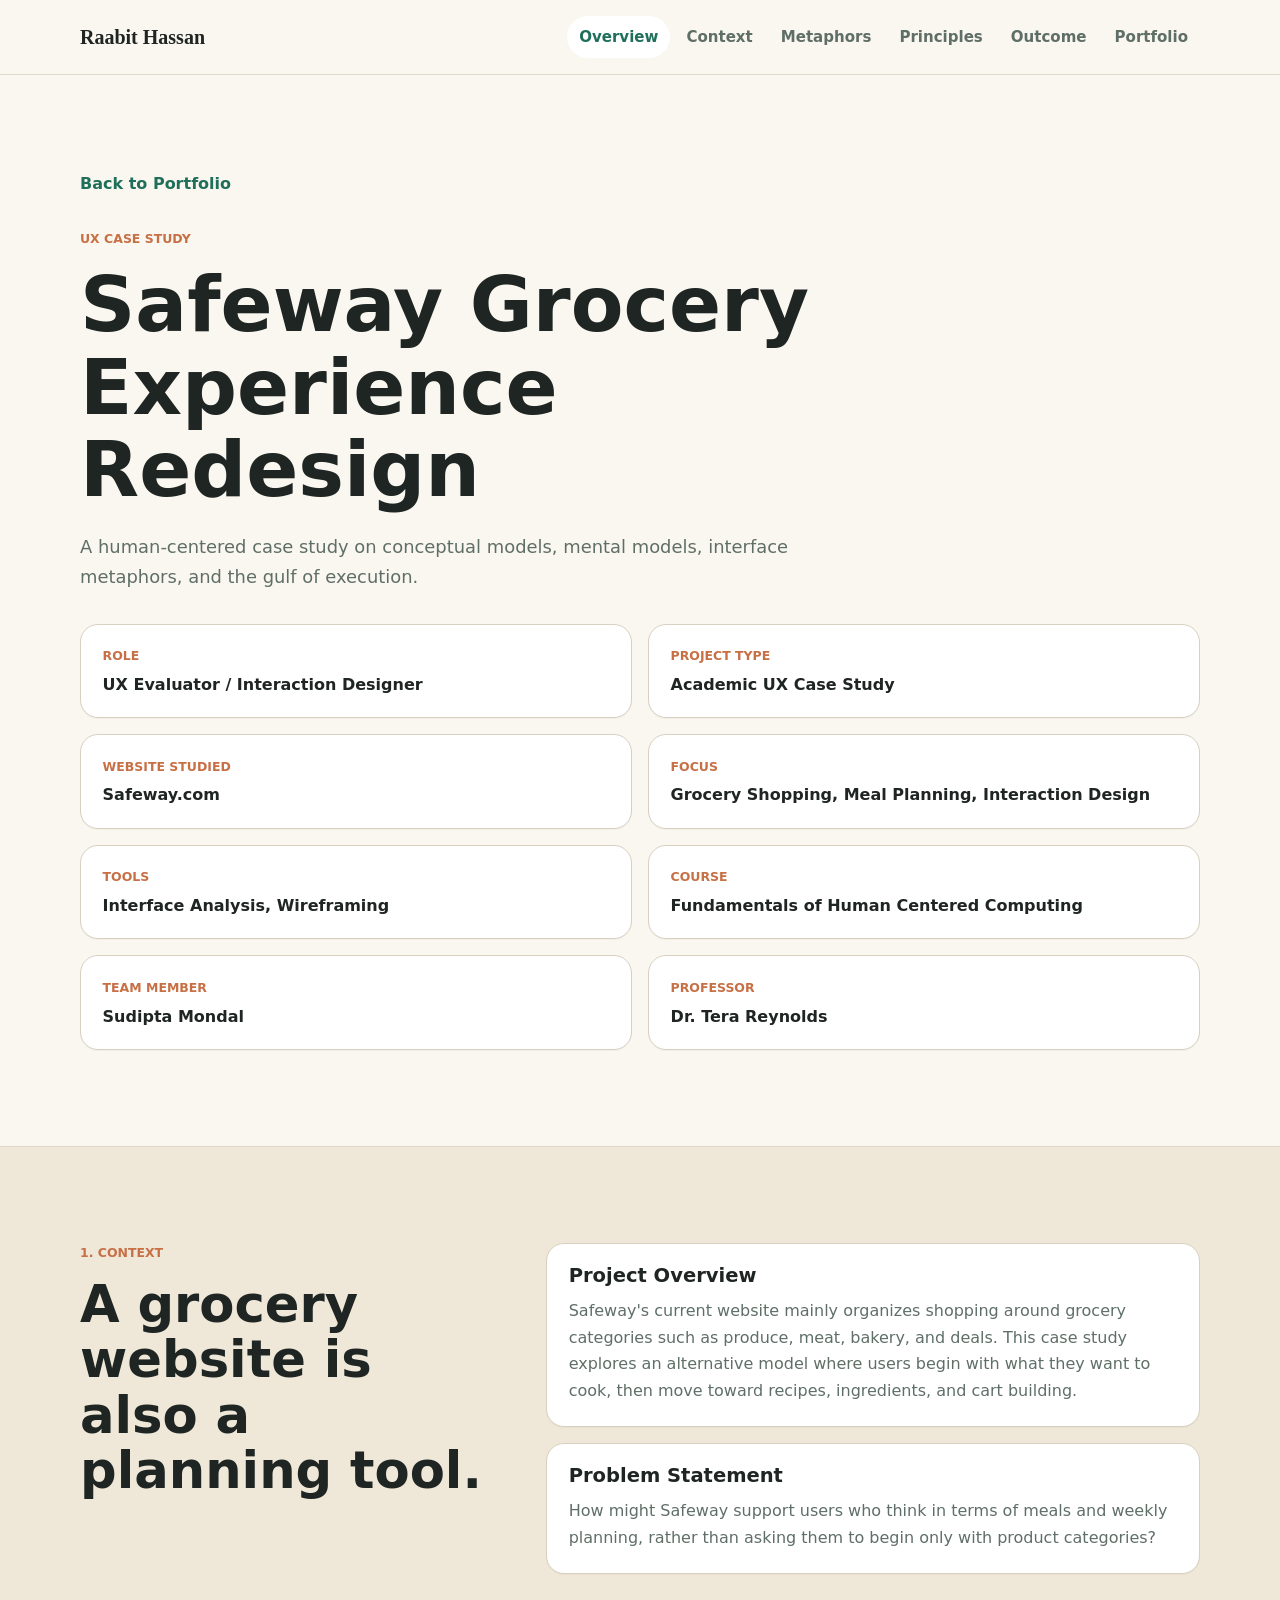
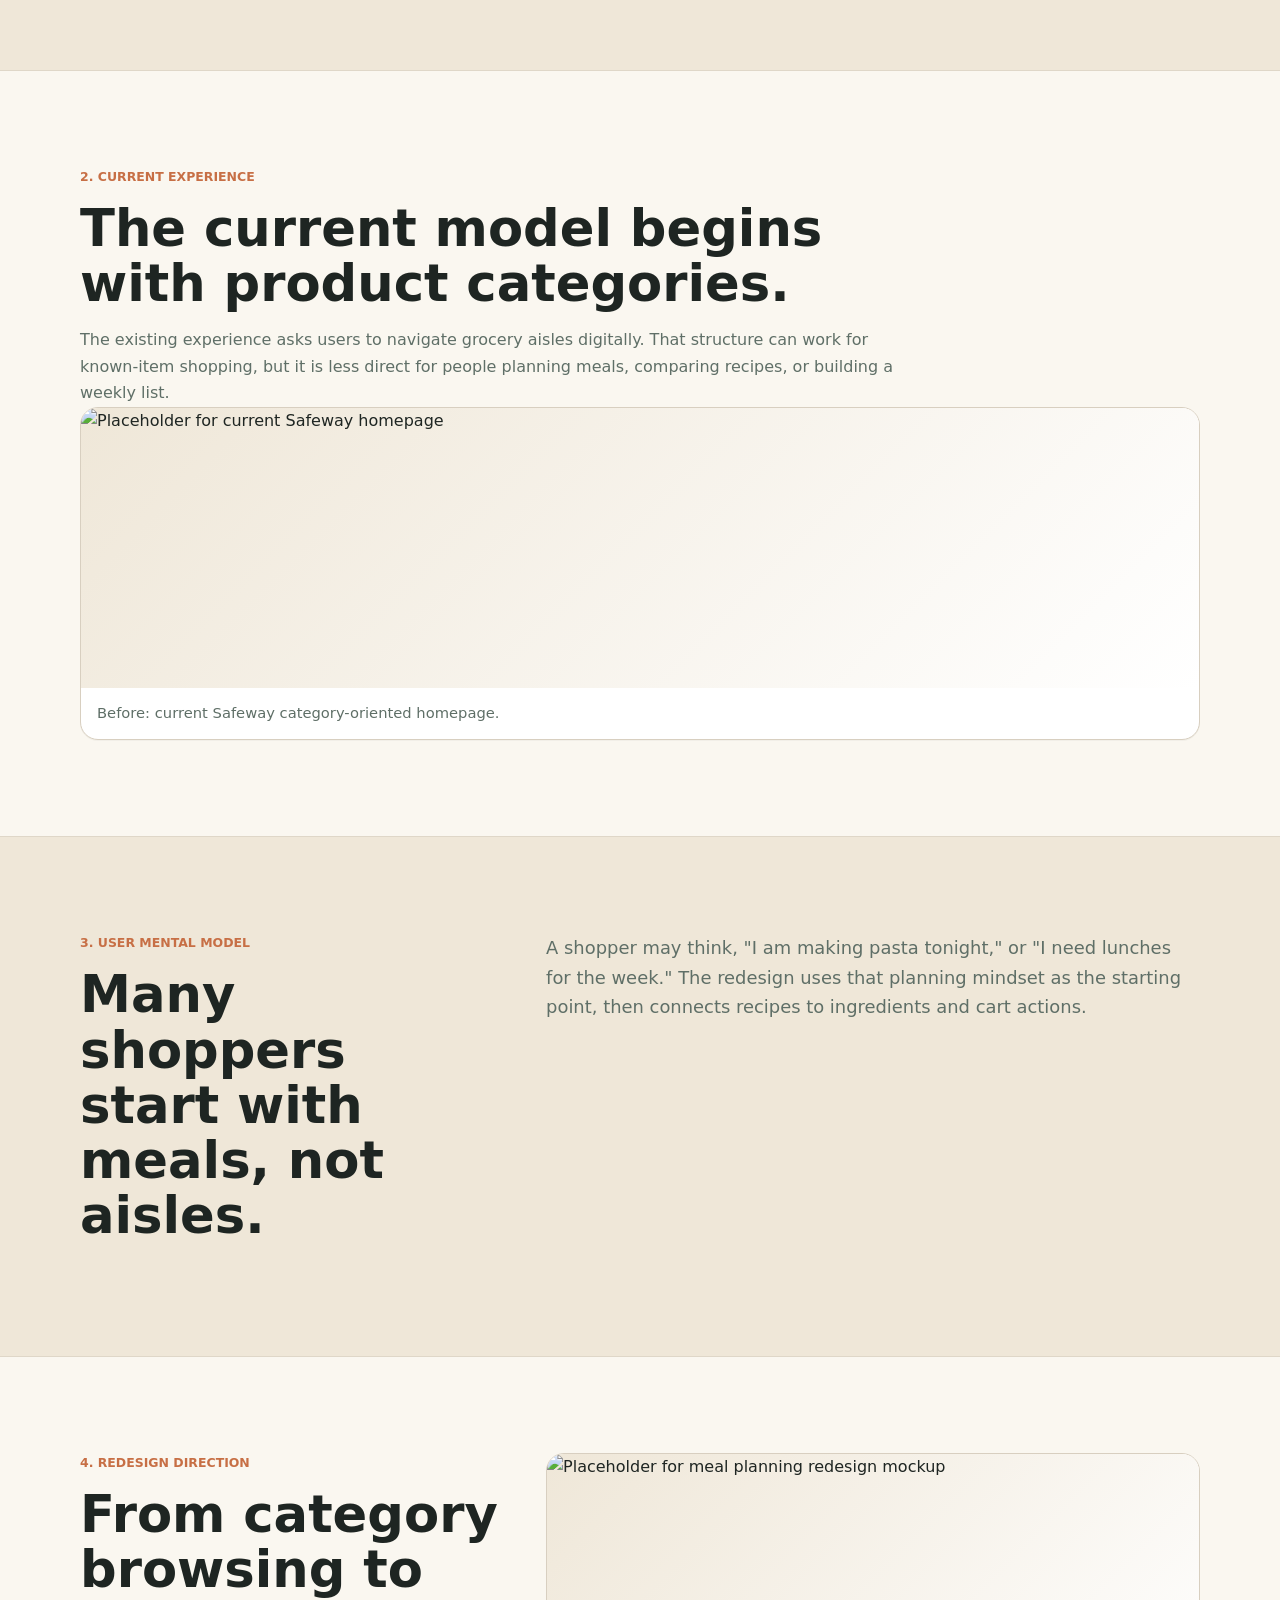
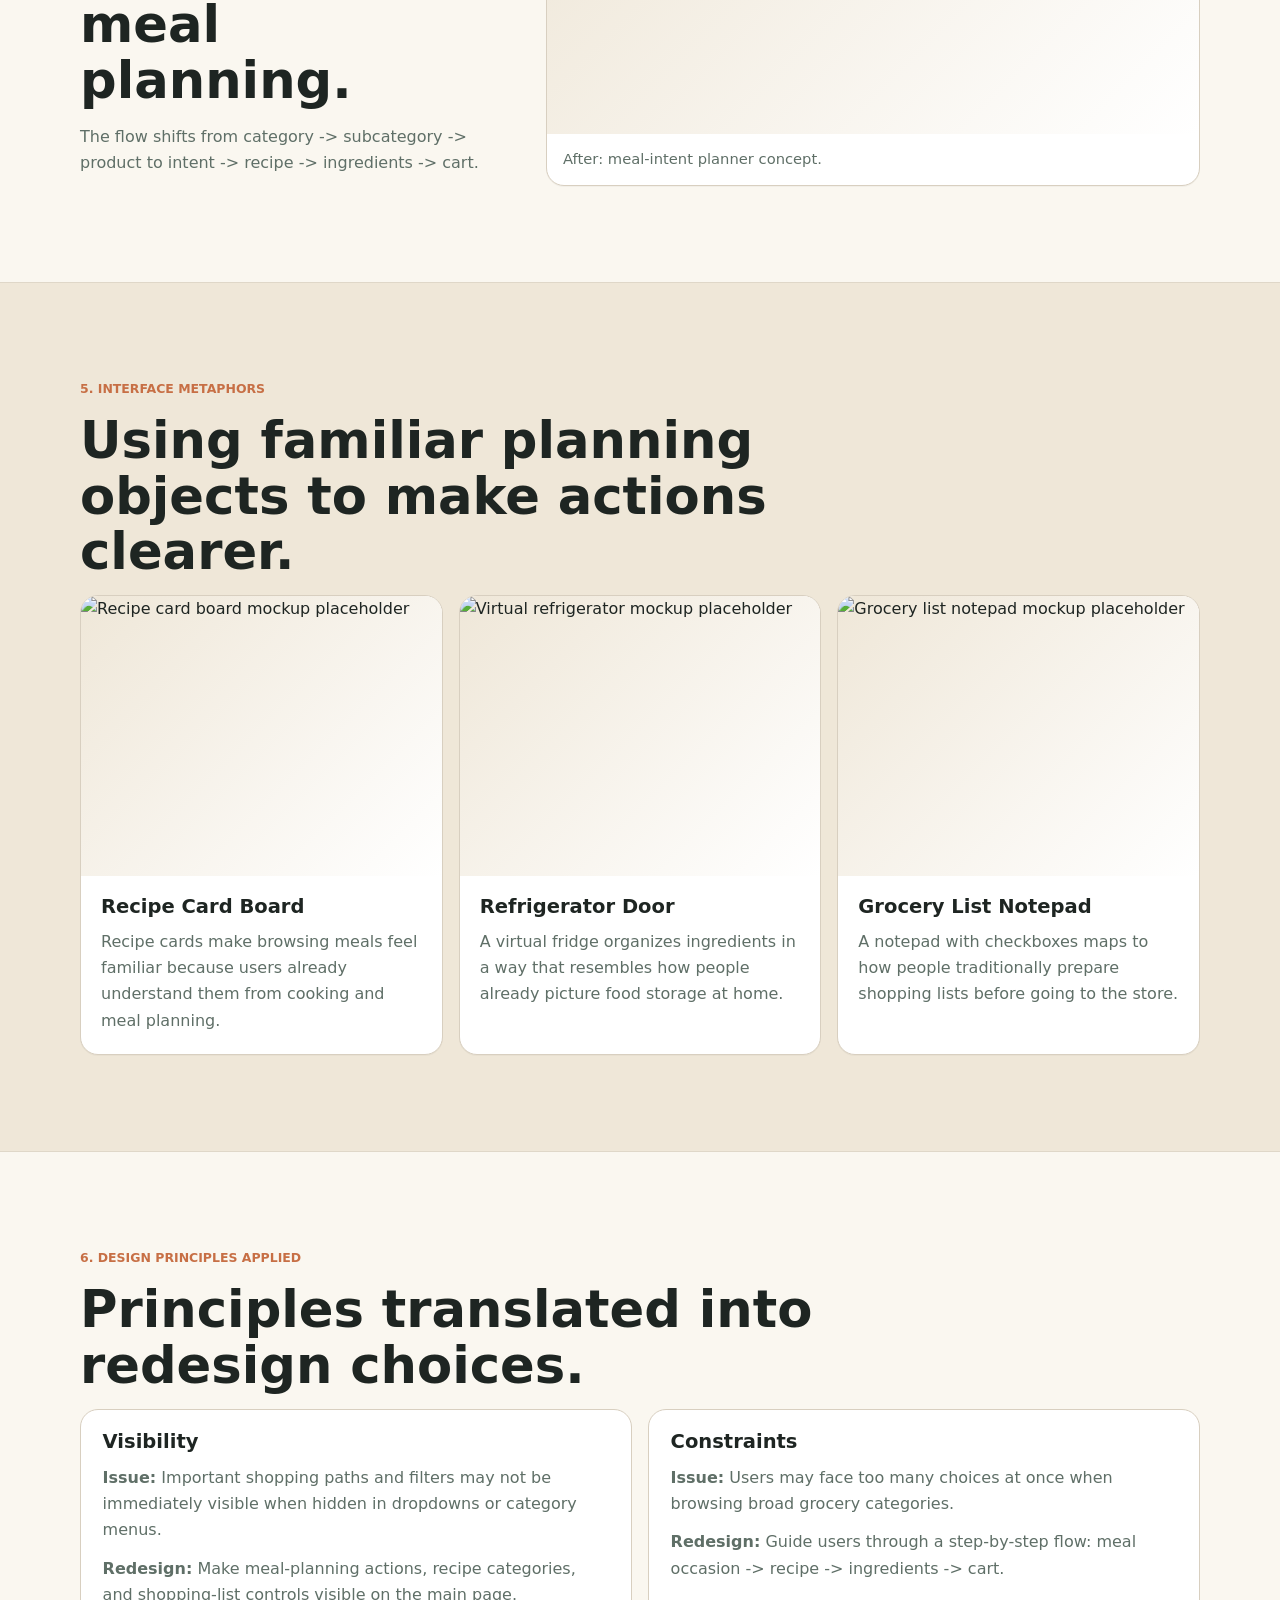
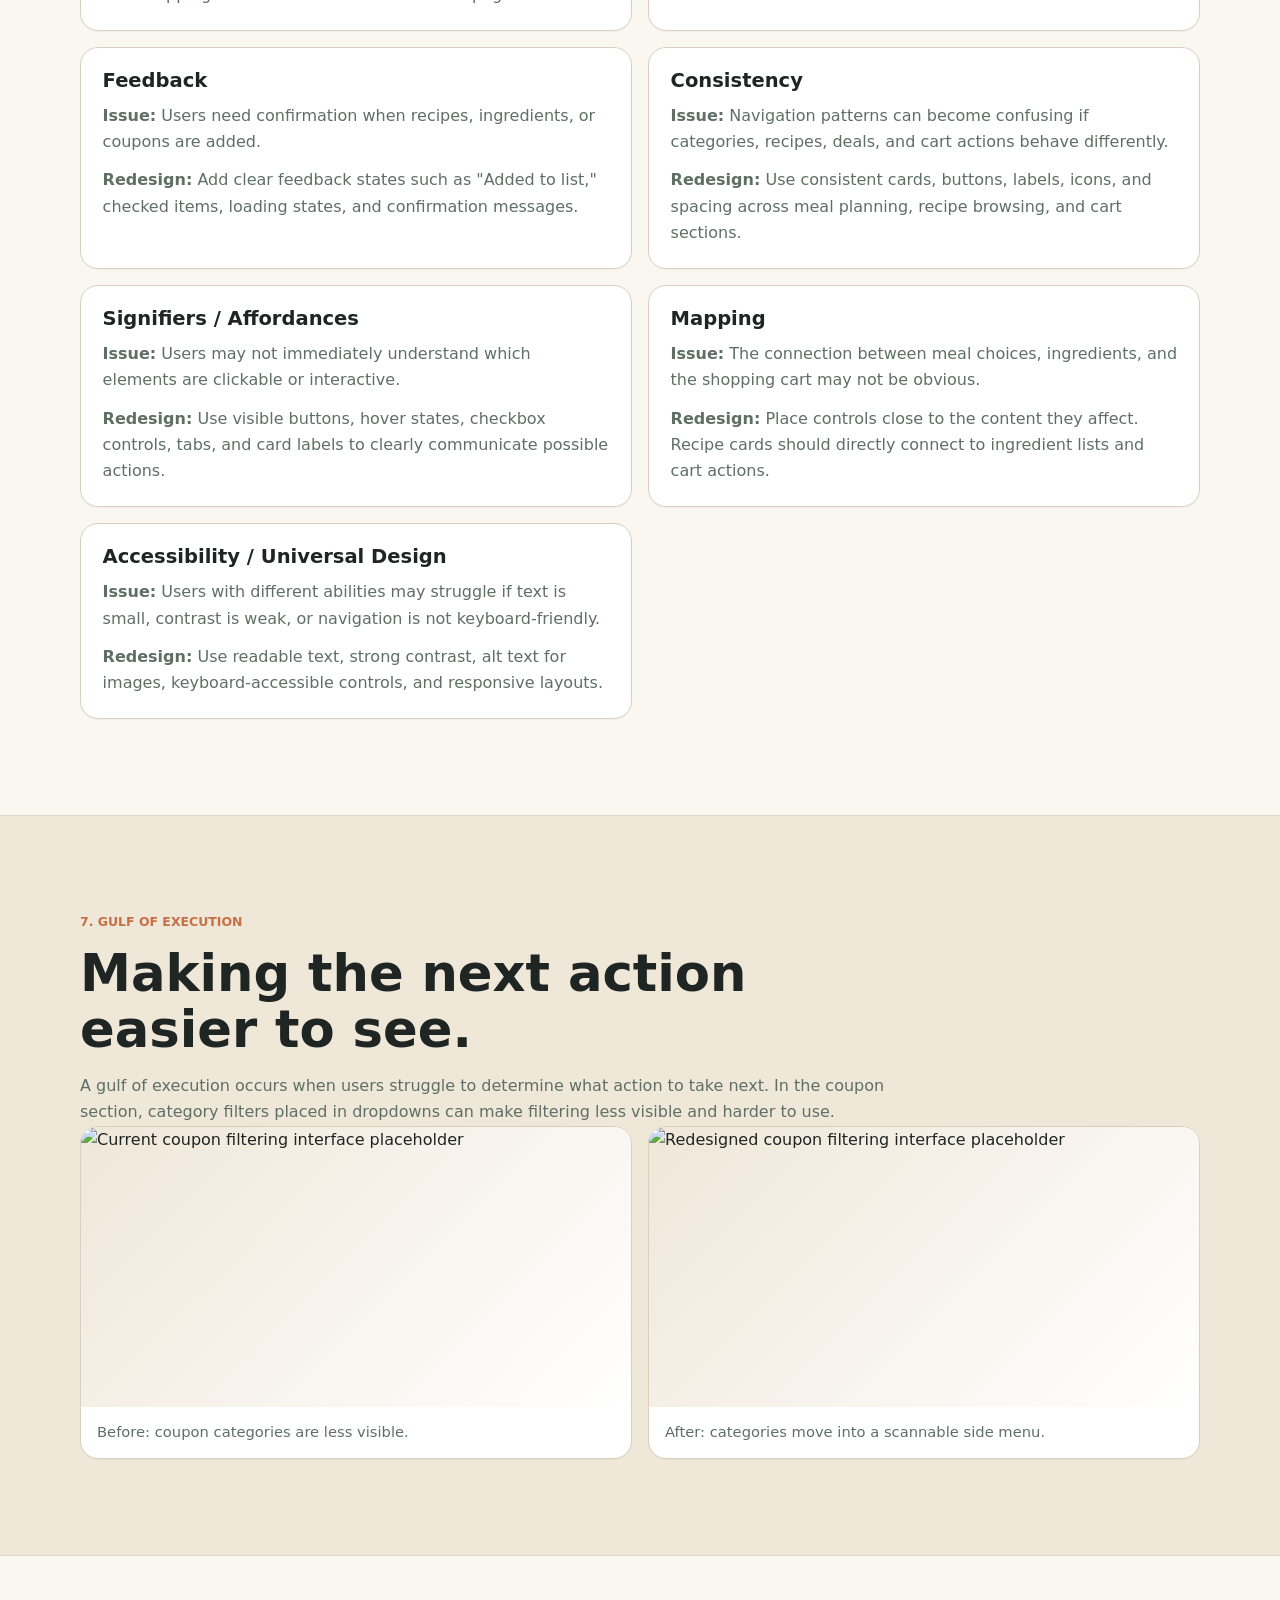
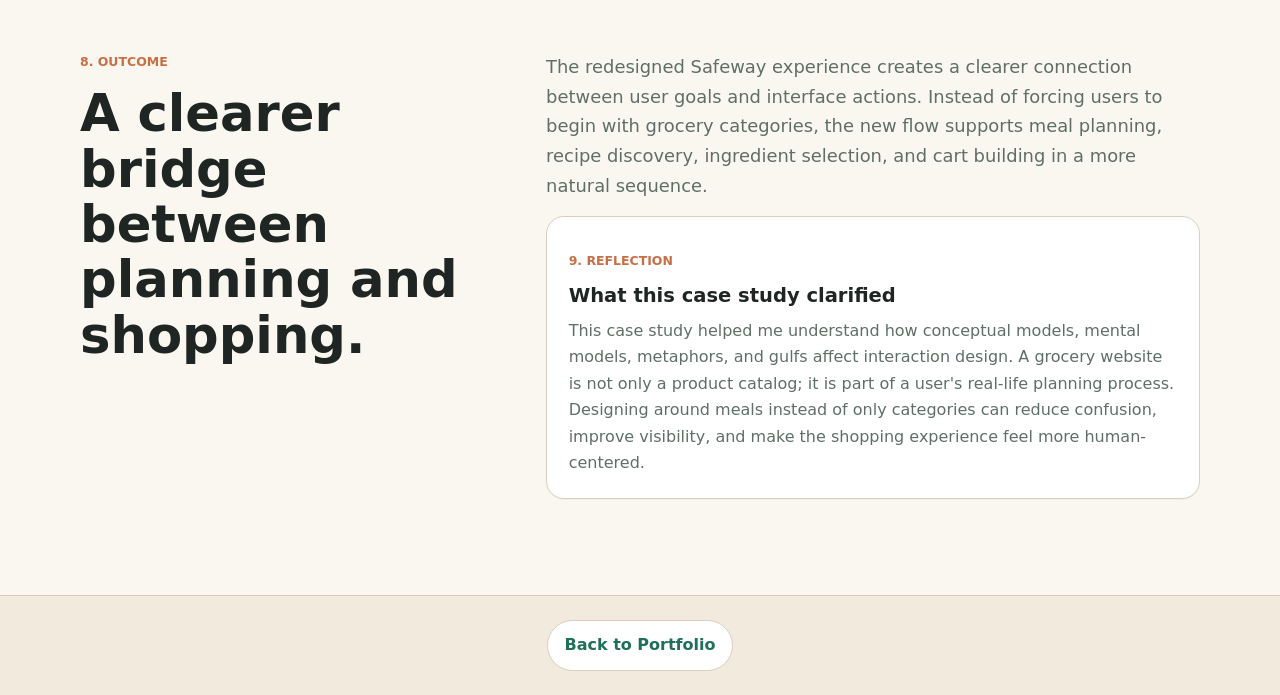
==== case-study-safeway.html @ e4620027 "Initial portfolio website" ====
<!DOCTYPE html>
<html lang="en">
<head>
  <meta charset="UTF-8">
  <meta name="viewport" content="width=device-width, initial-scale=1.0">
  <title>Safeway Grocery Experience Redesign | UX Case Study</title>
  <link rel="stylesheet" href="css/style.css">
</head>
<body>
  <a class="skip-link" href="#main">Skip to main content</a>

  <header class="site-header">
    <nav class="nav container" aria-label="Case study navigation">
      <a class="brand" href="index.html">Raabit Hassan</a>
      <button class="nav-toggle" type="button" aria-expanded="false" aria-controls="nav-links">
        <span class="nav-toggle-line"></span>
        <span class="nav-toggle-line"></span>
        <span class="nav-toggle-line"></span>
        <span class="visually-hidden">Open navigation</span>
      </button>
      <ul class="nav-links" id="nav-links">
        <li><a class="nav-link active" href="#overview">Overview</a></li>
        <li><a class="nav-link" href="#context">Context</a></li>
        <li><a class="nav-link" href="#metaphors">Metaphors</a></li>
        <li><a class="nav-link" href="#principles">Principles</a></li>
        <li><a class="nav-link" href="#outcome">Outcome</a></li>
        <li><a class="nav-link" href="index.html">Portfolio</a></li>
      </ul>
    </nav>
  </header>

  <main id="main">
    <section class="case-hero section" id="overview" aria-labelledby="case-title">
      <div class="container">
        <a class="back-link reveal" href="index.html">Back to Portfolio</a>
        <div class="case-intro reveal">
          <p class="section-label">UX Case Study</p>
          <h1 id="case-title">Safeway Grocery Experience Redesign</h1>
          <p class="hero-text">
            A human-centered case study on conceptual models, mental models, interface metaphors, and the gulf of execution.
          </p>
        </div>
        <div class="metadata-grid">
          <article class="mini-card reveal"><span>Role</span><strong>UX Evaluator / Interaction Designer</strong></article>
          <article class="mini-card reveal"><span>Project Type</span><strong>Academic UX Case Study</strong></article>
          <article class="mini-card reveal"><span>Website Studied</span><strong>Safeway.com</strong></article>
          <article class="mini-card reveal"><span>Focus</span><strong>Grocery Shopping, Meal Planning, Interaction Design</strong></article>
          <article class="mini-card reveal"><span>Tools</span><strong>Interface Analysis, Wireframing</strong></article>
          <article class="mini-card reveal"><span>Course</span><strong>Fundamentals of Human Centered Computing</strong></article>
          <article class="mini-card reveal"><span>Team Member</span><strong>Sudipta Mondal</strong></article>
          <article class="mini-card reveal"><span>Professor</span><strong>Dr. Tera Reynolds</strong></article>
        </div>
      </div>
    </section>

    <section class="section soft-section" id="context" aria-labelledby="context-title">
      <div class="container two-column">
        <div class="section-heading reveal">
          <p class="section-label">1. Context</p>
          <h2 id="context-title">A grocery website is also a planning tool.</h2>
        </div>
        <div class="stack reveal">
          <article class="card">
            <h3>Project Overview</h3>
            <p>Safeway's current website mainly organizes shopping around grocery categories such as produce, meat, bakery, and deals. This case study explores an alternative model where users begin with what they want to cook, then move toward recipes, ingredients, and cart building.</p>
          </article>
          <article class="card">
            <h3>Problem Statement</h3>
            <p>How might Safeway support users who think in terms of meals and weekly planning, rather than asking them to begin only with product categories?</p>
          </article>
        </div>
      </div>
    </section>

    <section class="section" aria-labelledby="current-title">
      <div class="container">
        <div class="section-heading reveal">
          <p class="section-label">2. Current Experience</p>
          <h2 id="current-title">The current model begins with product categories.</h2>
          <p>The existing experience asks users to navigate grocery aisles digitally. That structure can work for known-item shopping, but it is less direct for people planning meals, comparing recipes, or building a weekly list.</p>
        </div>
        <figure class="image-card reveal">
          <!-- Replace assets/safeway-current-homepage.png with the original Safeway homepage screenshot. -->
          <img src="assets/safeway-current-homepage.png" alt="Placeholder for current Safeway homepage" class="lightbox-image">
          <figcaption>Before: current Safeway category-oriented homepage.</figcaption>
        </figure>
      </div>
    </section>

    <section class="section soft-section" aria-labelledby="mental-title">
      <div class="container two-column">
        <div class="section-heading reveal">
          <p class="section-label">3. User Mental Model</p>
          <h2 id="mental-title">Many shoppers start with meals, not aisles.</h2>
        </div>
        <div class="reveal">
          <p class="lead">A shopper may think, "I am making pasta tonight," or "I need lunches for the week." The redesign uses that planning mindset as the starting point, then connects recipes to ingredients and cart actions.</p>
        </div>
      </div>
    </section>

    <section class="section" aria-labelledby="direction-title">
      <div class="container two-column">
        <div class="section-heading reveal">
          <p class="section-label">4. Redesign Direction</p>
          <h2 id="direction-title">From category browsing to meal planning.</h2>
          <p>The flow shifts from category -> subcategory -> product to intent -> recipe -> ingredients -> cart.</p>
        </div>
        <figure class="image-card reveal">
          <!-- Replace assets/safeway-meal-planner.png with the meal planner redesign mockup. -->
          <img src="assets/safeway-meal-planner.png" alt="Placeholder for meal planning redesign mockup" class="lightbox-image">
          <figcaption>After: meal-intent planner concept.</figcaption>
        </figure>
      </div>
    </section>

    <section class="section soft-section" id="metaphors" aria-labelledby="metaphors-title">
      <div class="container">
        <div class="section-heading reveal">
          <p class="section-label">5. Interface Metaphors</p>
          <h2 id="metaphors-title">Using familiar planning objects to make actions clearer.</h2>
        </div>
        <div class="card-grid three-col">
          <article class="media-card reveal">
            <!-- Replace assets/recipe-card-board.png with your recipe card board image. -->
            <img src="assets/recipe-card-board.png" alt="Recipe card board mockup placeholder" class="lightbox-image">
            <div><h3>Recipe Card Board</h3><p>Recipe cards make browsing meals feel familiar because users already understand them from cooking and meal planning.</p></div>
          </article>
          <article class="media-card reveal">
            <!-- Replace assets/virtual-fridge.png with your virtual refrigerator image. -->
            <img src="assets/virtual-fridge.png" alt="Virtual refrigerator mockup placeholder" class="lightbox-image">
            <div><h3>Refrigerator Door</h3><p>A virtual fridge organizes ingredients in a way that resembles how people already picture food storage at home.</p></div>
          </article>
          <article class="media-card reveal">
            <!-- Replace assets/grocery-list-notepad.png with your grocery list image. -->
            <img src="assets/grocery-list-notepad.png" alt="Grocery list notepad mockup placeholder" class="lightbox-image">
            <div><h3>Grocery List Notepad</h3><p>A notepad with checkboxes maps to how people traditionally prepare shopping lists before going to the store.</p></div>
          </article>
        </div>
      </div>
    </section>

    <section class="section" id="principles" aria-labelledby="principles-title">
      <div class="container">
        <div class="section-heading reveal">
          <p class="section-label">6. Design Principles Applied</p>
          <h2 id="principles-title">Principles translated into redesign choices.</h2>
        </div>
        <div class="card-grid principles-grid">
          <article class="principle-card reveal"><h3>Visibility</h3><p><strong>Issue:</strong> Important shopping paths and filters may not be immediately visible when hidden in dropdowns or category menus.</p><p><strong>Redesign:</strong> Make meal-planning actions, recipe categories, and shopping-list controls visible on the main page.</p></article>
          <article class="principle-card reveal"><h3>Constraints</h3><p><strong>Issue:</strong> Users may face too many choices at once when browsing broad grocery categories.</p><p><strong>Redesign:</strong> Guide users through a step-by-step flow: meal occasion -> recipe -> ingredients -> cart.</p></article>
          <article class="principle-card reveal"><h3>Feedback</h3><p><strong>Issue:</strong> Users need confirmation when recipes, ingredients, or coupons are added.</p><p><strong>Redesign:</strong> Add clear feedback states such as "Added to list," checked items, loading states, and confirmation messages.</p></article>
          <article class="principle-card reveal"><h3>Consistency</h3><p><strong>Issue:</strong> Navigation patterns can become confusing if categories, recipes, deals, and cart actions behave differently.</p><p><strong>Redesign:</strong> Use consistent cards, buttons, labels, icons, and spacing across meal planning, recipe browsing, and cart sections.</p></article>
          <article class="principle-card reveal"><h3>Signifiers / Affordances</h3><p><strong>Issue:</strong> Users may not immediately understand which elements are clickable or interactive.</p><p><strong>Redesign:</strong> Use visible buttons, hover states, checkbox controls, tabs, and card labels to clearly communicate possible actions.</p></article>
          <article class="principle-card reveal"><h3>Mapping</h3><p><strong>Issue:</strong> The connection between meal choices, ingredients, and the shopping cart may not be obvious.</p><p><strong>Redesign:</strong> Place controls close to the content they affect. Recipe cards should directly connect to ingredient lists and cart actions.</p></article>
          <article class="principle-card reveal"><h3>Accessibility / Universal Design</h3><p><strong>Issue:</strong> Users with different abilities may struggle if text is small, contrast is weak, or navigation is not keyboard-friendly.</p><p><strong>Redesign:</strong> Use readable text, strong contrast, alt text for images, keyboard-accessible controls, and responsive layouts.</p></article>
        </div>
      </div>
    </section>

    <section class="section soft-section" aria-labelledby="gulf-title">
      <div class="container">
        <div class="section-heading reveal">
          <p class="section-label">7. Gulf of Execution</p>
          <h2 id="gulf-title">Making the next action easier to see.</h2>
          <p>A gulf of execution occurs when users struggle to determine what action to take next. In the coupon section, category filters placed in dropdowns can make filtering less visible and harder to use.</p>
        </div>
        <div class="card-grid two-col">
          <figure class="image-card reveal">
            <!-- Replace assets/coupon-current.png with the current coupon flow screenshot. -->
            <img src="assets/coupon-current.png" alt="Current coupon filtering interface placeholder" class="lightbox-image">
            <figcaption>Before: coupon categories are less visible.</figcaption>
          </figure>
          <figure class="image-card reveal">
            <!-- Replace assets/coupon-redesign.png with the redesigned coupon flow mockup. -->
            <img src="assets/coupon-redesign.png" alt="Redesigned coupon filtering interface placeholder" class="lightbox-image">
            <figcaption>After: categories move into a scannable side menu.</figcaption>
          </figure>
        </div>
      </div>
    </section>

    <section class="section" id="outcome" aria-labelledby="outcome-title">
      <div class="container two-column">
        <div class="section-heading reveal">
          <p class="section-label">8. Outcome</p>
          <h2 id="outcome-title">A clearer bridge between planning and shopping.</h2>
        </div>
        <div class="stack reveal">
          <p class="lead">The redesigned Safeway experience creates a clearer connection between user goals and interface actions. Instead of forcing users to begin with grocery categories, the new flow supports meal planning, recipe discovery, ingredient selection, and cart building in a more natural sequence.</p>
          <article class="card">
            <p class="section-label">9. Reflection</p>
            <h3>What this case study clarified</h3>
            <p>This case study helped me understand how conceptual models, mental models, metaphors, and gulfs affect interaction design. A grocery website is not only a product catalog; it is part of a user's real-life planning process. Designing around meals instead of only categories can reduce confusion, improve visibility, and make the shopping experience feel more human-centered.</p>
          </article>
        </div>
      </div>
    </section>
  </main>

  <footer class="site-footer">
    <div class="container footer-actions">
      <a class="button secondary-button" href="index.html">Back to Portfolio</a>
    </div>
  </footer>

  <div class="lightbox" id="lightbox" aria-hidden="true">
    <button class="lightbox-close" type="button" aria-label="Close image preview">Close</button>
    <img src="" alt="">
  </div>

  <script src="js/script.js"></script>
</body>
</html>
---- css/style.css ----
:root {
  --background: #faf7f0;
  --background-alt: #efe7d8;
  --text: #1e2522;
  --muted: #5f6f67;
  --accent: #1f6f5b;
  --accent-dark: #174f42;
  --accent-warm: #c76f45;
  --card: #ffffff;
  --border: #d8cfc0;
  --shadow: 0 18px 45px rgba(63, 49, 30, 0.1);
  --radius: 18px;
  --max-width: 1120px;
}

* {
  box-sizing: border-box;
}

html {
  scroll-behavior: smooth;
}

body {
  margin: 0;
  background: var(--background);
  color: var(--text);
  font-family: Inter, ui-sans-serif, system-ui, -apple-system, BlinkMacSystemFont, "Segoe UI", Arial, sans-serif;
  font-size: 16px;
  line-height: 1.65;
}

body.nav-open {
  overflow: hidden;
}

a {
  color: inherit;
}

img {
  display: block;
  max-width: 100%;
}

h1,
h2,
h3,
p {
  overflow-wrap: anywhere;
}

h1,
h2,
h3 {
  margin: 0;
  line-height: 1.08;
  letter-spacing: 0;
}

h1 {
  max-width: 840px;
  font-size: clamp(2.65rem, 6vw, 5.25rem);
}

h2 {
  font-size: clamp(2rem, 4vw, 3.35rem);
}

h3 {
  font-size: 1.22rem;
}

p {
  margin: 0;
  color: var(--muted);
}

.container {
  width: min(var(--max-width), calc(100% - 2rem));
  margin: 0 auto;
}

.skip-link {
  position: absolute;
  top: -4rem;
  left: 1rem;
  z-index: 200;
  padding: 0.75rem 1rem;
  border-radius: 999px;
  background: var(--accent);
  color: #ffffff;
  font-weight: 800;
  transition: top 0.2s ease;
}

.skip-link:focus {
  top: 1rem;
}

.visually-hidden {
  position: absolute;
  width: 1px;
  height: 1px;
  padding: 0;
  margin: -1px;
  overflow: hidden;
  clip: rect(0, 0, 0, 0);
  white-space: nowrap;
  border: 0;
}

.site-header {
  position: sticky;
  top: 0;
  z-index: 100;
  border-bottom: 1px solid rgba(216, 207, 192, 0.75);
  background: rgba(250, 247, 240, 0.92);
  backdrop-filter: blur(14px);
}

.nav {
  display: flex;
  align-items: center;
  justify-content: space-between;
  min-height: 74px;
  gap: 1rem;
}

.brand {
  color: var(--text);
  font-family: Georgia, "Times New Roman", serif;
  font-size: 1.25rem;
  font-weight: 700;
  text-decoration: none;
}

.nav-links {
  display: flex;
  align-items: center;
  gap: 0.25rem;
  padding: 0;
  margin: 0;
  list-style: none;
}

.nav-link {
  display: inline-flex;
  align-items: center;
  min-height: 42px;
  padding: 0.45rem 0.75rem;
  border-radius: 999px;
  color: var(--muted);
  font-size: 0.94rem;
  font-weight: 750;
  text-decoration: none;
  transition: background 0.2s ease, color 0.2s ease;
}

.nav-link:hover,
.nav-link:focus-visible,
.nav-link.active {
  background: #ffffff;
  color: var(--accent);
}

.nav-toggle {
  display: none;
  width: 44px;
  height: 44px;
  padding: 0;
  border: 1px solid var(--border);
  border-radius: 50%;
  background: var(--card);
  cursor: pointer;
}

.nav-toggle-line {
  display: block;
  width: 19px;
  height: 2px;
  margin: 4px auto;
  background: var(--text);
}

.section {
  scroll-margin-top: 88px;
  padding: 6rem 0;
}

.soft-section {
  background: var(--background-alt);
  border-block: 1px solid rgba(216, 207, 192, 0.65);
}

.hero,
.case-hero {
  min-height: calc(100vh - 74px);
  display: flex;
  align-items: center;
}

.hero-layout {
  display: grid;
  grid-template-columns: minmax(0, 1.25fr) minmax(280px, 0.75fr);
  align-items: center;
  gap: 4rem;
}

.hero-copy {
  max-width: 880px;
}

.section-label {
  margin-bottom: 0.85rem;
  color: var(--accent-warm);
  font-size: 0.78rem;
  font-weight: 850;
  letter-spacing: 0;
  text-transform: uppercase;
}

.hero-subtitle {
  margin-top: 1.25rem;
  color: var(--accent);
  font-size: clamp(1.25rem, 2.5vw, 1.85rem);
  font-weight: 800;
}

.hero-text,
.lead {
  max-width: 760px;
  color: var(--muted);
  font-size: 1.12rem;
}

.hero-text {
  margin-top: 1.25rem;
}

.action-row {
  display: flex;
  flex-wrap: wrap;
  gap: 0.8rem;
  margin-top: 2rem;
}

.button,
.inline-link {
  display: inline-flex;
  align-items: center;
  justify-content: center;
  min-height: 44px;
  font-weight: 800;
  text-decoration: none;
  transition: transform 0.2s ease, box-shadow 0.2s ease, background 0.2s ease, color 0.2s ease, border-color 0.2s ease;
}

.button {
  padding: 0.72rem 1.05rem;
  border-radius: 999px;
}

.primary-button {
  border: 1px solid var(--accent);
  background: var(--accent);
  color: #ffffff;
  box-shadow: 0 12px 25px rgba(31, 111, 91, 0.18);
}

.secondary-button {
  border: 1px solid var(--border);
  background: #ffffff;
  color: var(--accent);
}

.text-button {
  color: var(--accent);
}

.button:hover,
.button:focus-visible,
.inline-link:hover,
.inline-link:focus-visible,
.contact-card:hover,
.project-card:hover,
.card:hover,
.mini-card:hover,
.skill-card:hover,
.principle-card:hover,
.media-card:hover,
.image-card:hover {
  transform: translateY(-3px);
}

.primary-button:hover,
.primary-button:focus-visible {
  background: var(--accent-dark);
  border-color: var(--accent-dark);
}

.secondary-button:hover,
.secondary-button:focus-visible {
  border-color: var(--accent);
}

.profile-card {
  display: grid;
  gap: 1.2rem;
  padding: 1rem;
  border: 1px solid var(--border);
  border-radius: 34px 34px 12px 34px;
  background: var(--card);
  box-shadow: var(--shadow);
}

.profile-image-wrap {
  position: relative;
  overflow: hidden;
  border-radius: 28px 28px 8px 28px;
  background: linear-gradient(135deg, #efe7d8, #ffffff);
  aspect-ratio: 4 / 5;
}

.headshot {
  width: 100%;
  height: 100%;
  object-fit: cover;
}

.portrait-fallback {
  display: none;
  place-items: center;
  width: 100%;
  height: 100%;
  color: var(--accent);
  font-weight: 900;
}

.portrait-fallback.show {
  display: grid;
}

.profile-name {
  color: var(--text);
  font-family: Georgia, "Times New Roman", serif;
  font-size: 1.35rem;
  font-weight: 700;
}

.profile-role {
  margin-top: 0.25rem;
}

.chip-list,
.tag-row {
  display: flex;
  flex-wrap: wrap;
  gap: 0.55rem;
}

.chip-list span,
.tag-row span {
  border: 1px solid var(--border);
  border-radius: 999px;
  background: #fbf8f2;
  color: var(--accent);
  font-size: 0.82rem;
  font-weight: 800;
}

.chip-list span {
  padding: 0.45rem 0.7rem;
}

.tag-row {
  margin-top: 1rem;
}

.tag-row span {
  padding: 0.38rem 0.62rem;
}

.two-column {
  display: grid;
  grid-template-columns: minmax(260px, 0.78fr) minmax(0, 1.22fr);
  gap: 3rem;
}

.section-heading {
  max-width: 820px;
}

.section-heading h2 {
  margin-bottom: 1rem;
}

.card-grid,
.info-grid,
.contact-grid,
.metadata-grid {
  display: grid;
  gap: 1rem;
}

.three-col {
  grid-template-columns: repeat(3, minmax(0, 1fr));
}

.two-col,
.principles-grid {
  grid-template-columns: repeat(2, minmax(0, 1fr));
}

.info-grid,
.metadata-grid {
  grid-template-columns: repeat(2, minmax(0, 1fr));
}

.metadata-grid {
  margin-top: 2rem;
}

.contact-grid {
  grid-template-columns: repeat(3, minmax(0, 1fr));
}

.card,
.project-card,
.mini-card,
.feature-panel,
.skill-card,
.contact-card,
.principle-card,
.media-card,
.image-card {
  border: 1px solid var(--border);
  border-radius: var(--radius);
  background: var(--card);
  box-shadow: 0 1px 0 rgba(63, 49, 30, 0.04);
  transition: transform 0.2s ease, box-shadow 0.2s ease, border-color 0.2s ease;
}

.card,
.project-card,
.mini-card,
.skill-card,
.contact-card,
.principle-card {
  padding: 1.35rem;
}

.card:hover,
.project-card:hover,
.mini-card:hover,
.feature-panel:hover,
.skill-card:hover,
.contact-card:hover,
.principle-card:hover,
.media-card:hover,
.image-card:hover {
  border-color: rgba(31, 111, 91, 0.32);
  box-shadow: var(--shadow);
}

.card p,
.project-card p,
.principle-card p {
  margin-top: 0.75rem;
}

.mini-card {
  display: grid;
  gap: 0.45rem;
}

.mini-card span,
.contact-card span {
  color: var(--accent-warm);
  font-size: 0.78rem;
  font-weight: 850;
  text-transform: uppercase;
}

.mini-card strong {
  color: var(--text);
  line-height: 1.35;
}

.inline-link {
  margin-top: 1rem;
  color: var(--accent);
}

.inline-link::after {
  content: "->";
  margin-left: 0.4rem;
}

.feature-panel {
  display: grid;
  grid-template-columns: minmax(0, 1fr) auto;
  align-items: end;
  gap: 2rem;
  padding: 2rem;
  background: linear-gradient(135deg, #ffffff, #f6efe3);
}

.feature-panel p + p {
  margin-top: 1rem;
}

.skill-card ul {
  padding-left: 1.2rem;
  margin: 1rem 0 0;
  color: var(--muted);
}

.skill-card li + li {
  margin-top: 0.45rem;
}

.contact-card {
  display: grid;
  gap: 0.45rem;
}

.contact-card a {
  color: var(--accent);
  font-weight: 800;
  text-decoration: none;
}

.site-footer {
  padding: 1.5rem 0;
  border-top: 1px solid var(--border);
  background: #f2eadc;
  text-align: center;
}

.footer-actions {
  display: flex;
  justify-content: center;
}

.case-intro {
  max-width: 920px;
}

.back-link {
  display: inline-flex;
  margin-bottom: 2rem;
  color: var(--accent);
  font-weight: 850;
  text-decoration: none;
}

.stack {
  display: grid;
  gap: 1rem;
}

.image-card {
  overflow: hidden;
  margin: 0;
}

.image-card img,
.media-card img {
  width: 100%;
  min-height: 280px;
  object-fit: cover;
  background: linear-gradient(135deg, #efe7d8, #ffffff);
  cursor: zoom-in;
}

.image-card figcaption {
  padding: 0.85rem 1rem;
  color: var(--muted);
  font-size: 0.92rem;
}

.media-card {
  overflow: hidden;
}

.media-card div {
  padding: 1.25rem;
}

.media-card p {
  margin-top: 0.7rem;
}

.reveal {
  opacity: 0;
  transform: translateY(18px);
  transition: opacity 0.55s ease, transform 0.55s ease;
}

.reveal.visible {
  opacity: 1;
  transform: translateY(0);
}

.lightbox {
  position: fixed;
  inset: 0;
  z-index: 300;
  display: none;
  place-items: center;
  padding: 2rem;
  background: rgba(30, 37, 34, 0.88);
}

.lightbox.open {
  display: grid;
}

.lightbox img {
  max-height: 82vh;
  border: 1px solid var(--border);
  border-radius: var(--radius);
  background: var(--card);
}

.lightbox-close {
  position: absolute;
  top: 1rem;
  right: 1rem;
  min-height: 44px;
  padding: 0.65rem 0.9rem;
  border: 1px solid var(--border);
  border-radius: 999px;
  background: var(--card);
  color: var(--text);
  font-weight: 850;
  cursor: pointer;
}

@media (prefers-reduced-motion: reduce) {
  html {
    scroll-behavior: auto;
  }

  *,
  *::before,
  *::after {
    scroll-behavior: auto !important;
    transition-duration: 0.01ms !important;
    animation-duration: 0.01ms !important;
    animation-iteration-count: 1 !important;
  }
}

@media (max-width: 900px) {
  .nav-toggle {
    display: inline-block;
  }

  .nav-links {
    position: fixed;
    inset: 74px 0 auto 0;
    display: none;
    flex-direction: column;
    align-items: stretch;
    padding: 1rem;
    border-bottom: 1px solid var(--border);
    background: rgba(250, 247, 240, 0.98);
    box-shadow: var(--shadow);
  }

  .nav-links.open {
    display: flex;
  }

  .nav-link {
    width: 100%;
  }

  .hero-layout,
  .two-column,
  .feature-panel {
    grid-template-columns: 1fr;
  }

  .three-col,
  .contact-grid {
    grid-template-columns: repeat(2, minmax(0, 1fr));
  }
}

@media (max-width: 640px) {
  .container {
    width: min(var(--max-width), calc(100% - 1rem));
  }

  .section,
  .hero,
  .case-hero {
    min-height: auto;
    padding: 4rem 0;
  }

  .three-col,
  .two-col,
  .principles-grid,
  .info-grid,
  .metadata-grid,
  .contact-grid {
    grid-template-columns: 1fr;
  }

  .button,
  .action-row {
    width: 100%;
  }
}
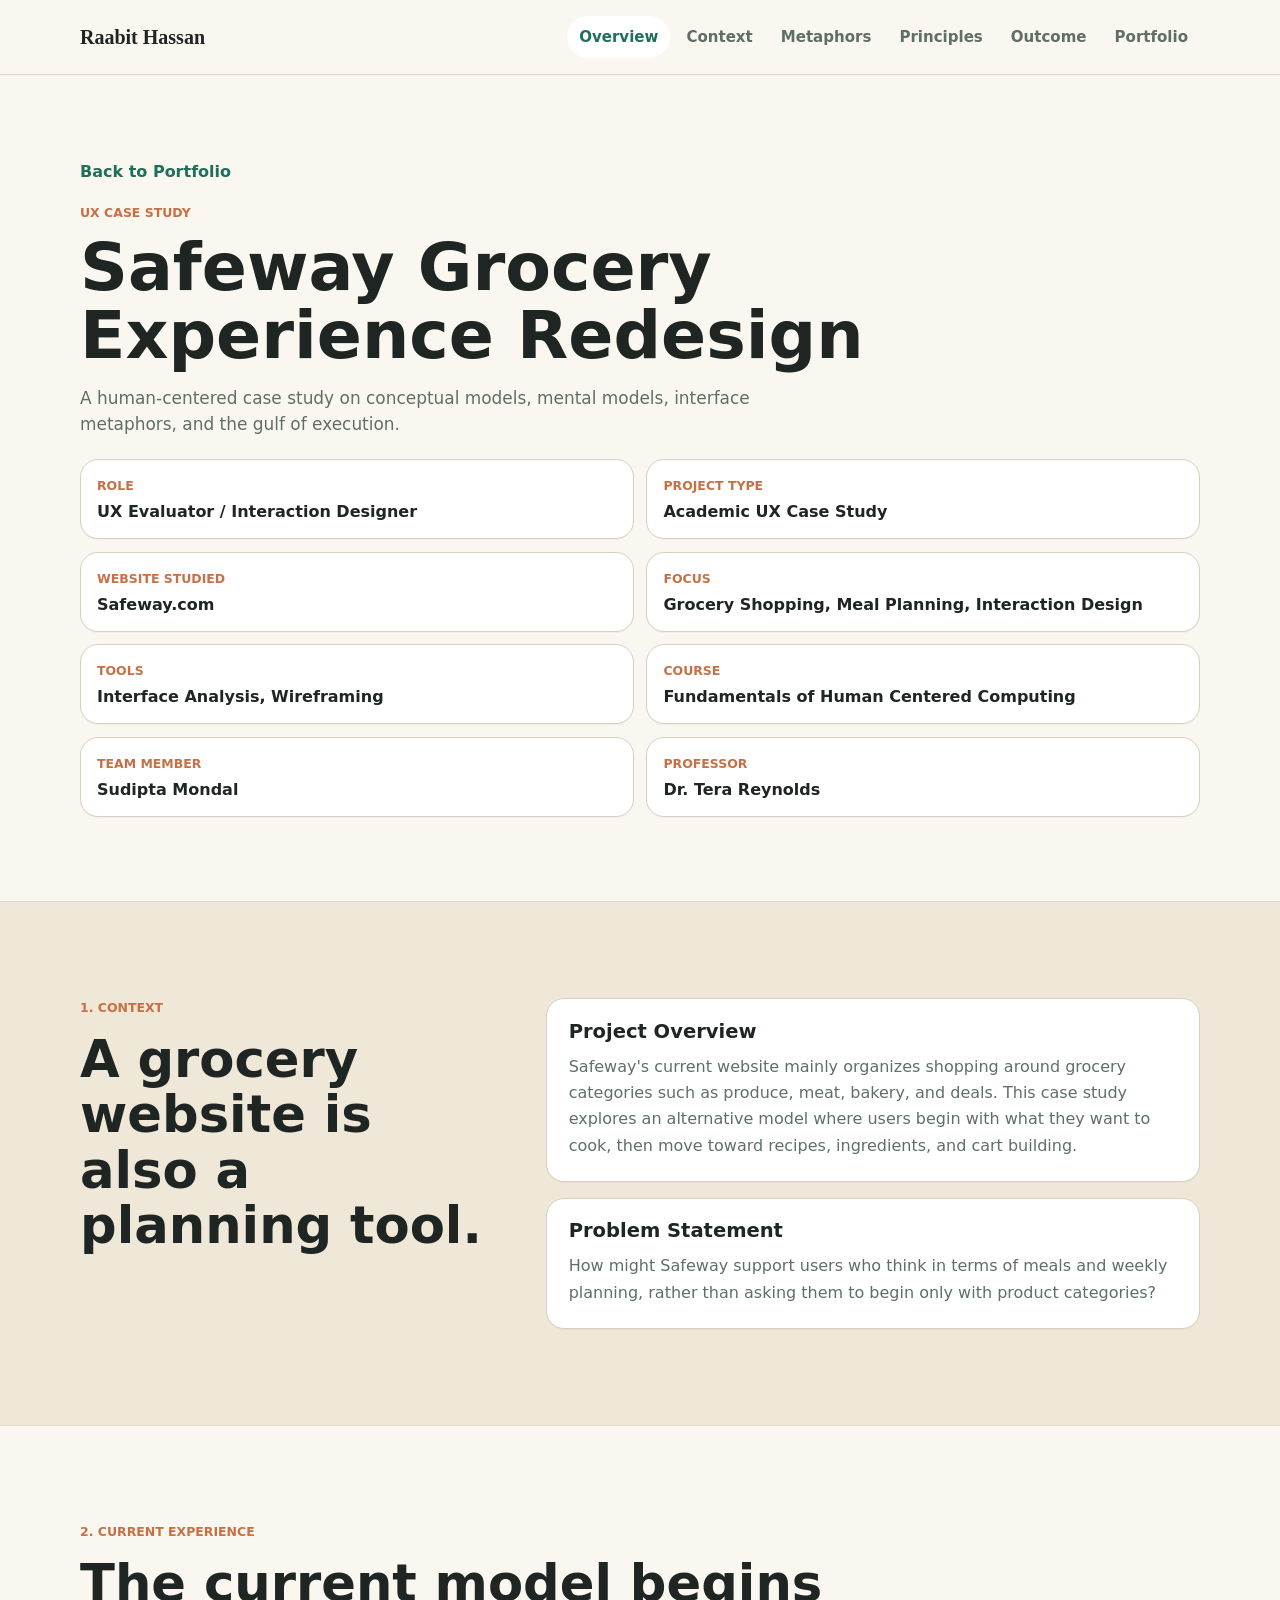
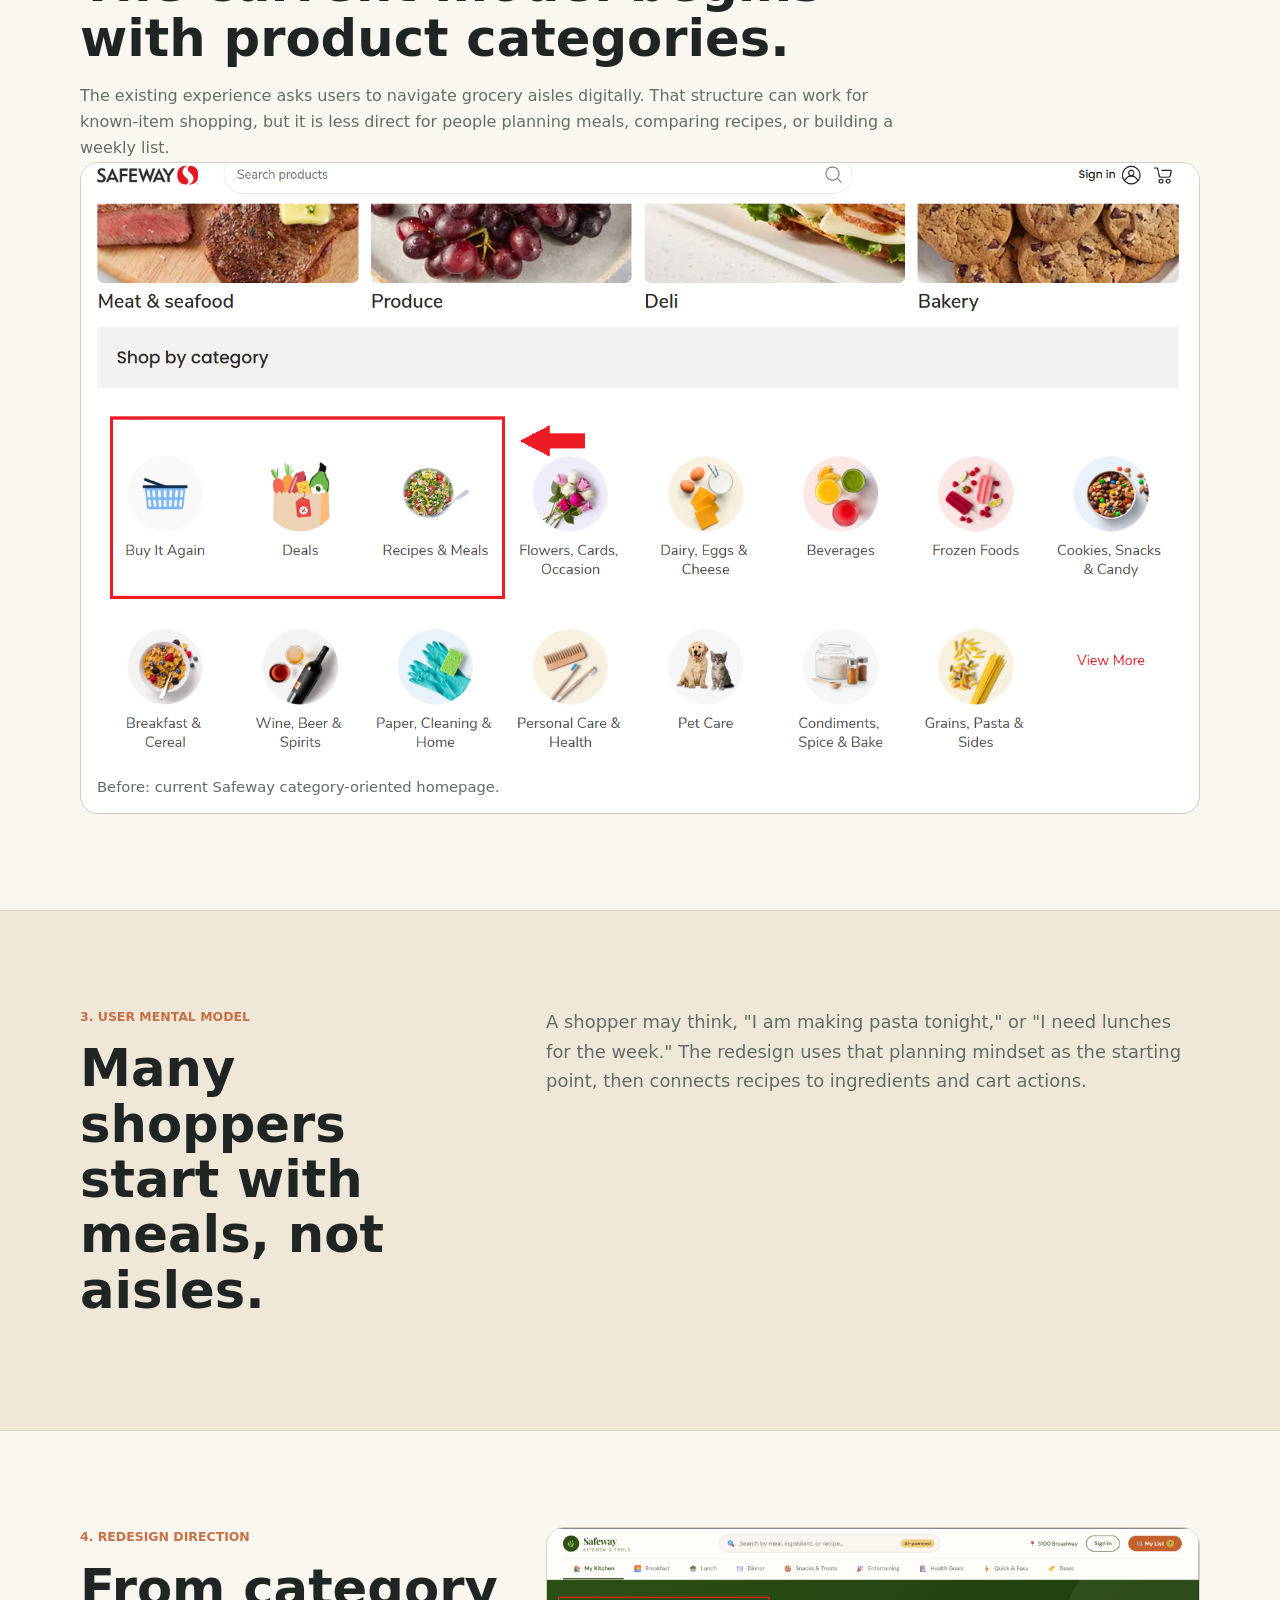
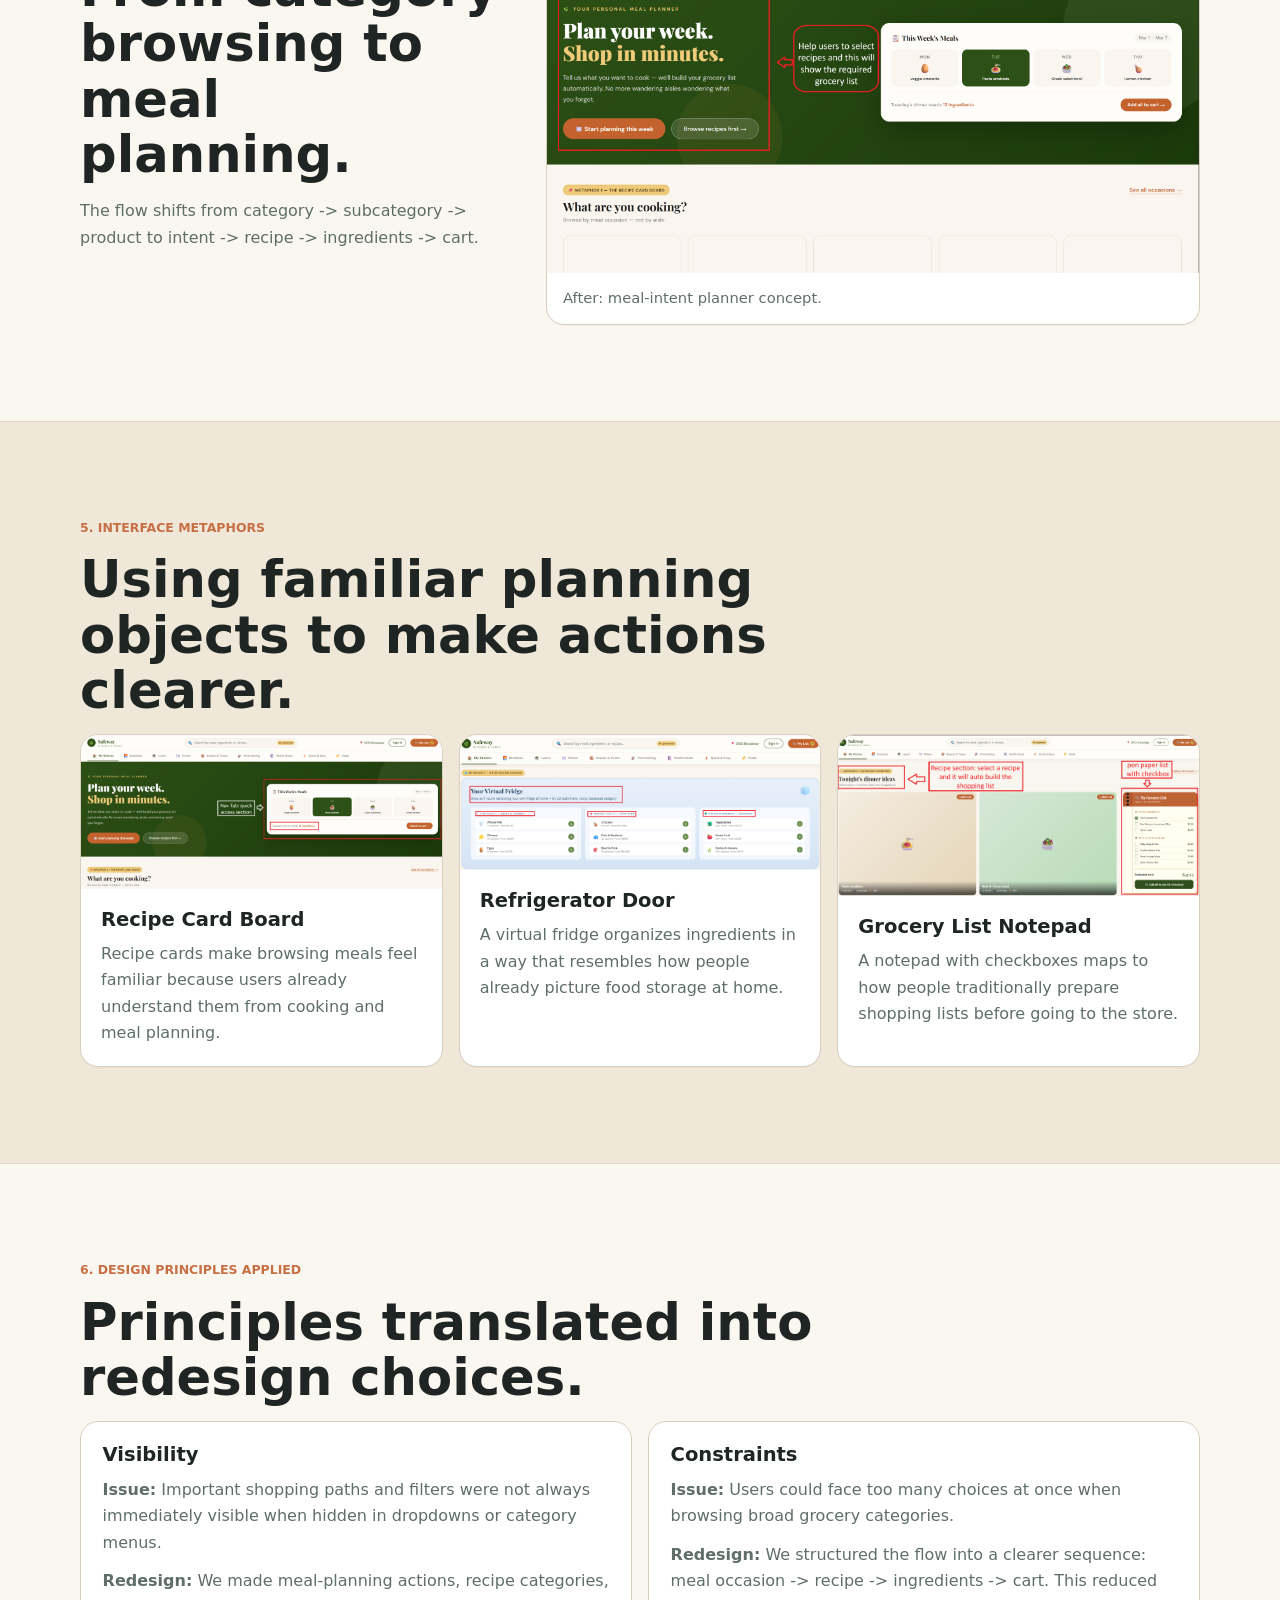
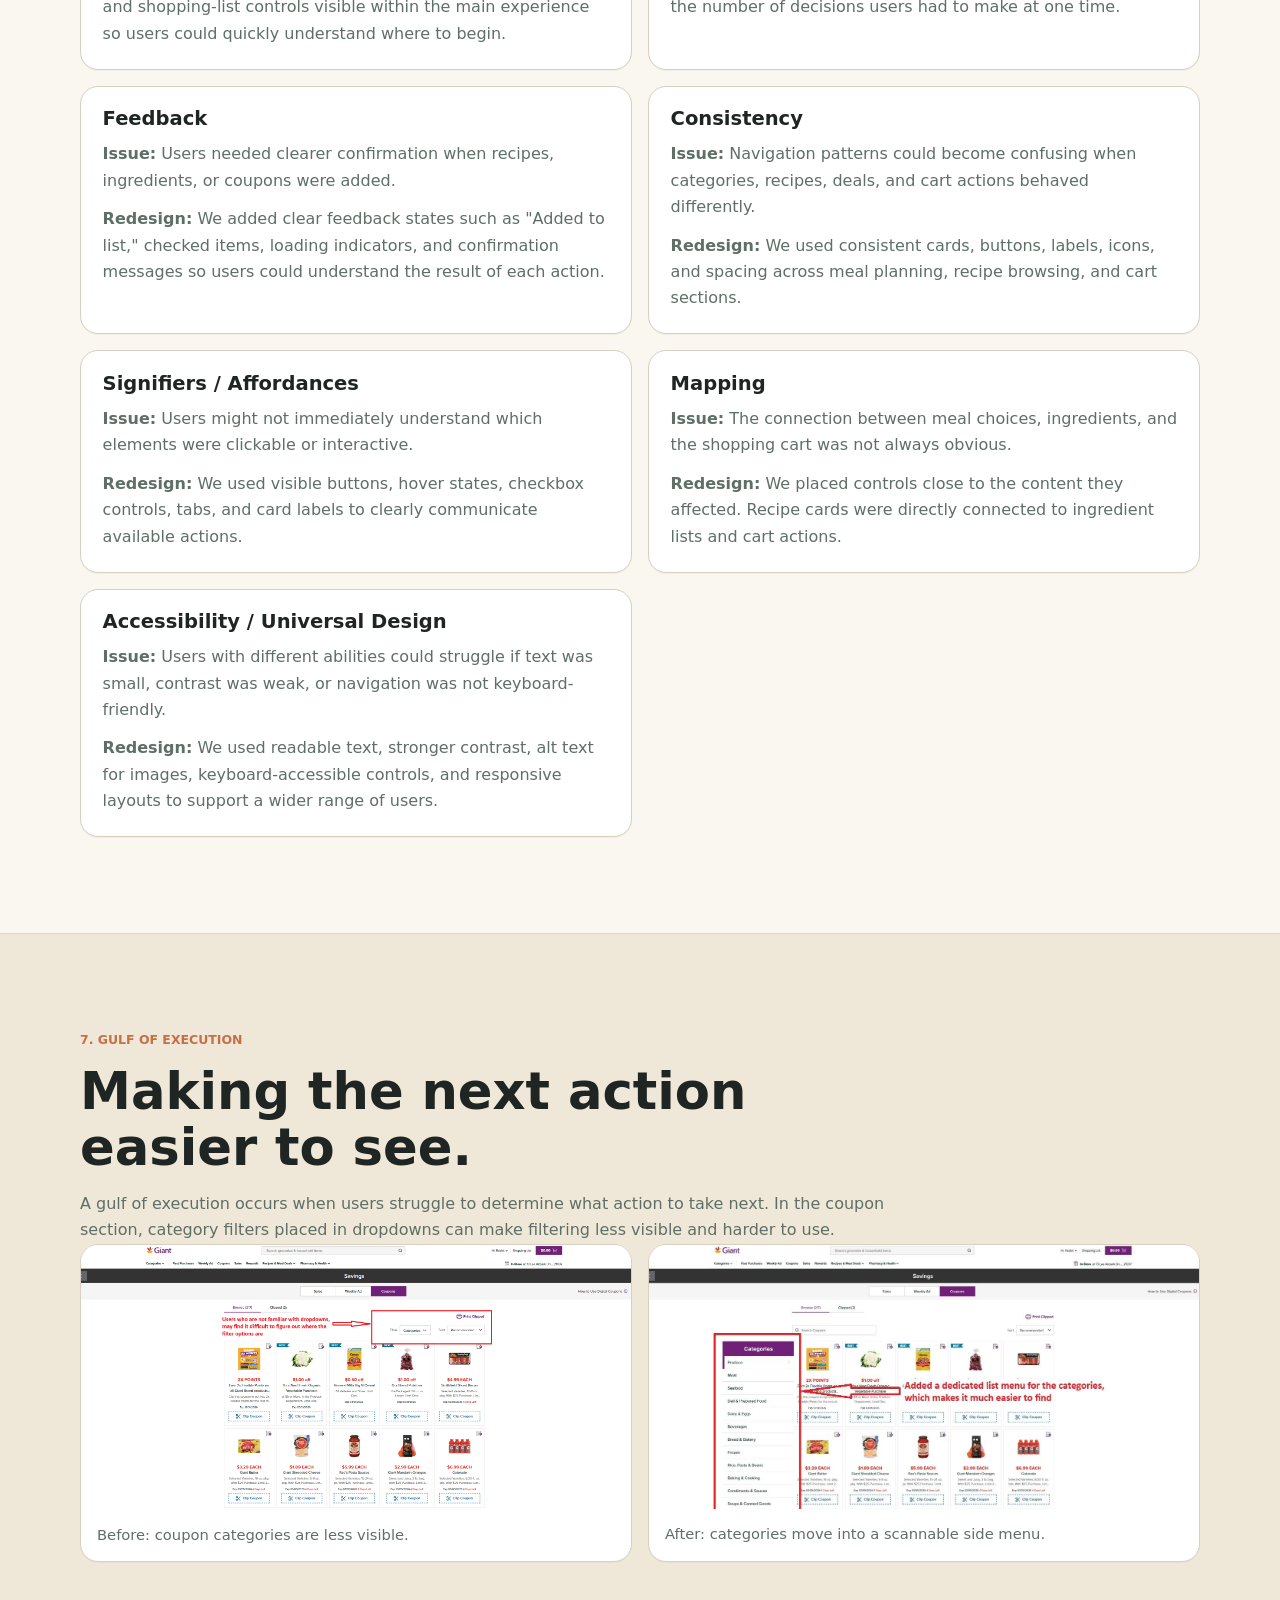
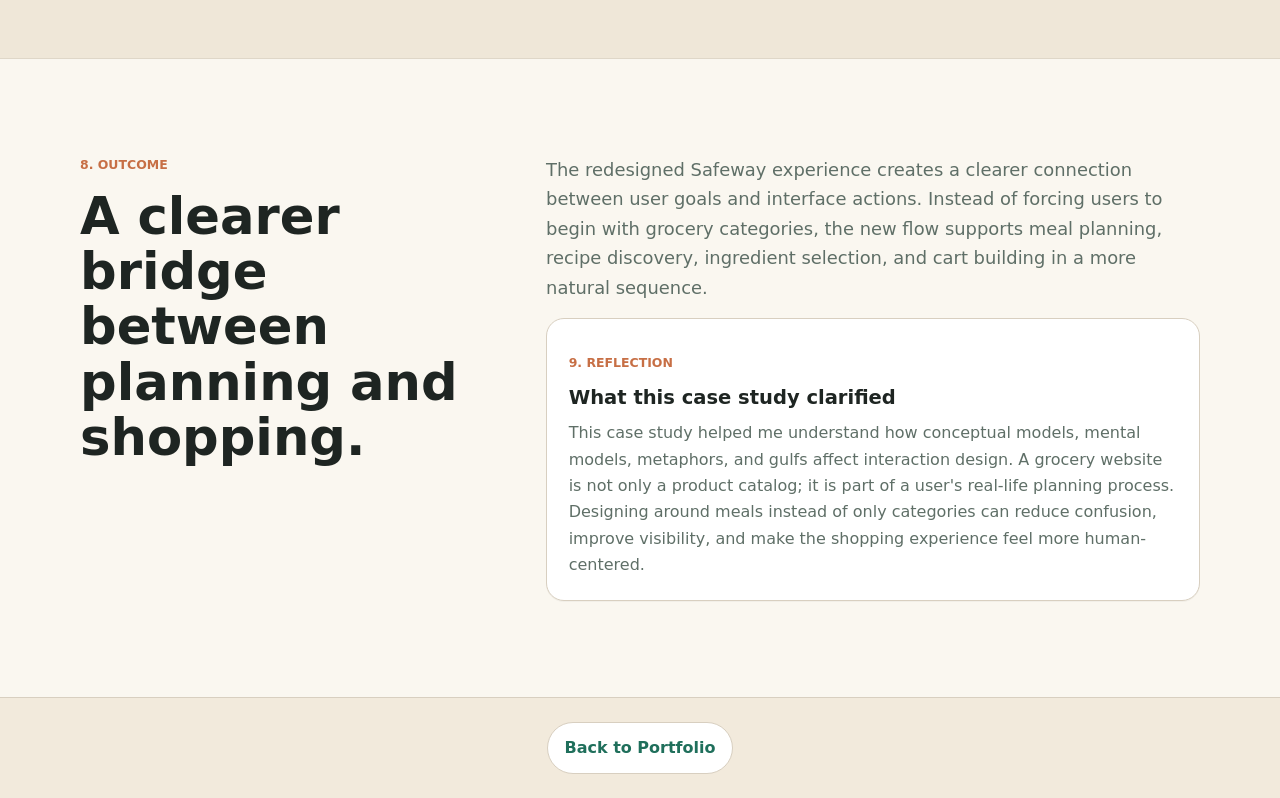
==== commit 9f9136f5: "design update" ====
--- a/case-study-safeway.html
+++ b/case-study-safeway.html
@@ -80,8 +80,7 @@
           <p>The existing experience asks users to navigate grocery aisles digitally. That structure can work for known-item shopping, but it is less direct for people planning meals, comparing recipes, or building a weekly list.</p>
         </div>
         <figure class="image-card reveal">
-          <!-- Replace assets/safeway-current-homepage.png with the original Safeway homepage screenshot. -->
-          <img src="assets/safeway-current-homepage.png" alt="Placeholder for current Safeway homepage" class="lightbox-image">
+          <img src="assets/safeway-current-homepage.png" alt="Current Safeway homepage organized around grocery categories" class="case-study-image lightbox-image">
           <figcaption>Before: current Safeway category-oriented homepage.</figcaption>
         </figure>
       </div>
@@ -107,8 +106,7 @@
           <p>The flow shifts from category -> subcategory -> product to intent -> recipe -> ingredients -> cart.</p>
         </div>
         <figure class="image-card reveal">
-          <!-- Replace assets/safeway-meal-planner.png with the meal planner redesign mockup. -->
-          <img src="assets/safeway-meal-planner.png" alt="Placeholder for meal planning redesign mockup" class="lightbox-image">
+          <img src="assets/safeway-meal-planner.png" alt="Safeway meal planner redesign mockup focused on recipe-based shopping" class="case-study-image lightbox-image">
           <figcaption>After: meal-intent planner concept.</figcaption>
         </figure>
       </div>
@@ -122,18 +120,15 @@
         </div>
         <div class="card-grid three-col">
           <article class="media-card reveal">
-            <!-- Replace assets/recipe-card-board.png with your recipe card board image. -->
-            <img src="assets/recipe-card-board.png" alt="Recipe card board mockup placeholder" class="lightbox-image">
+            <img src="assets/recipe-card-board.png" alt="Recipe card board interface metaphor for browsing meal options" class="case-study-image lightbox-image">
             <div><h3>Recipe Card Board</h3><p>Recipe cards make browsing meals feel familiar because users already understand them from cooking and meal planning.</p></div>
           </article>
           <article class="media-card reveal">
-            <!-- Replace assets/virtual-fridge.png with your virtual refrigerator image. -->
-            <img src="assets/virtual-fridge.png" alt="Virtual refrigerator mockup placeholder" class="lightbox-image">
+            <img src="assets/virtual-fridge.png" alt="Virtual refrigerator interface metaphor for organizing grocery ingredients" class="case-study-image lightbox-image">
             <div><h3>Refrigerator Door</h3><p>A virtual fridge organizes ingredients in a way that resembles how people already picture food storage at home.</p></div>
           </article>
           <article class="media-card reveal">
-            <!-- Replace assets/grocery-list-notepad.png with your grocery list image. -->
-            <img src="assets/grocery-list-notepad.png" alt="Grocery list notepad mockup placeholder" class="lightbox-image">
+            <img src="assets/grocery-list-notepad.png" alt="Grocery list notepad interface metaphor with checklist-style shopping items" class="case-study-image lightbox-image">
             <div><h3>Grocery List Notepad</h3><p>A notepad with checkboxes maps to how people traditionally prepare shopping lists before going to the store.</p></div>
           </article>
         </div>
@@ -147,13 +142,13 @@
           <h2 id="principles-title">Principles translated into redesign choices.</h2>
         </div>
         <div class="card-grid principles-grid">
-          <article class="principle-card reveal"><h3>Visibility</h3><p><strong>Issue:</strong> Important shopping paths and filters may not be immediately visible when hidden in dropdowns or category menus.</p><p><strong>Redesign:</strong> Make meal-planning actions, recipe categories, and shopping-list controls visible on the main page.</p></article>
-          <article class="principle-card reveal"><h3>Constraints</h3><p><strong>Issue:</strong> Users may face too many choices at once when browsing broad grocery categories.</p><p><strong>Redesign:</strong> Guide users through a step-by-step flow: meal occasion -> recipe -> ingredients -> cart.</p></article>
-          <article class="principle-card reveal"><h3>Feedback</h3><p><strong>Issue:</strong> Users need confirmation when recipes, ingredients, or coupons are added.</p><p><strong>Redesign:</strong> Add clear feedback states such as "Added to list," checked items, loading states, and confirmation messages.</p></article>
-          <article class="principle-card reveal"><h3>Consistency</h3><p><strong>Issue:</strong> Navigation patterns can become confusing if categories, recipes, deals, and cart actions behave differently.</p><p><strong>Redesign:</strong> Use consistent cards, buttons, labels, icons, and spacing across meal planning, recipe browsing, and cart sections.</p></article>
-          <article class="principle-card reveal"><h3>Signifiers / Affordances</h3><p><strong>Issue:</strong> Users may not immediately understand which elements are clickable or interactive.</p><p><strong>Redesign:</strong> Use visible buttons, hover states, checkbox controls, tabs, and card labels to clearly communicate possible actions.</p></article>
-          <article class="principle-card reveal"><h3>Mapping</h3><p><strong>Issue:</strong> The connection between meal choices, ingredients, and the shopping cart may not be obvious.</p><p><strong>Redesign:</strong> Place controls close to the content they affect. Recipe cards should directly connect to ingredient lists and cart actions.</p></article>
-          <article class="principle-card reveal"><h3>Accessibility / Universal Design</h3><p><strong>Issue:</strong> Users with different abilities may struggle if text is small, contrast is weak, or navigation is not keyboard-friendly.</p><p><strong>Redesign:</strong> Use readable text, strong contrast, alt text for images, keyboard-accessible controls, and responsive layouts.</p></article>
+          <article class="principle-card reveal"><h3>Visibility</h3><p><strong>Issue:</strong> Important shopping paths and filters were not always immediately visible when hidden in dropdowns or category menus.</p><p><strong>Redesign:</strong> We made meal-planning actions, recipe categories, and shopping-list controls visible within the main experience so users could quickly understand where to begin.</p></article>
+          <article class="principle-card reveal"><h3>Constraints</h3><p><strong>Issue:</strong> Users could face too many choices at once when browsing broad grocery categories.</p><p><strong>Redesign:</strong> We structured the flow into a clearer sequence: meal occasion -> recipe -> ingredients -> cart. This reduced the number of decisions users had to make at one time.</p></article>
+          <article class="principle-card reveal"><h3>Feedback</h3><p><strong>Issue:</strong> Users needed clearer confirmation when recipes, ingredients, or coupons were added.</p><p><strong>Redesign:</strong> We added clear feedback states such as "Added to list," checked items, loading indicators, and confirmation messages so users could understand the result of each action.</p></article>
+          <article class="principle-card reveal"><h3>Consistency</h3><p><strong>Issue:</strong> Navigation patterns could become confusing when categories, recipes, deals, and cart actions behaved differently.</p><p><strong>Redesign:</strong> We used consistent cards, buttons, labels, icons, and spacing across meal planning, recipe browsing, and cart sections.</p></article>
+          <article class="principle-card reveal"><h3>Signifiers / Affordances</h3><p><strong>Issue:</strong> Users might not immediately understand which elements were clickable or interactive.</p><p><strong>Redesign:</strong> We used visible buttons, hover states, checkbox controls, tabs, and card labels to clearly communicate available actions.</p></article>
+          <article class="principle-card reveal"><h3>Mapping</h3><p><strong>Issue:</strong> The connection between meal choices, ingredients, and the shopping cart was not always obvious.</p><p><strong>Redesign:</strong> We placed controls close to the content they affected. Recipe cards were directly connected to ingredient lists and cart actions.</p></article>
+          <article class="principle-card reveal"><h3>Accessibility / Universal Design</h3><p><strong>Issue:</strong> Users with different abilities could struggle if text was small, contrast was weak, or navigation was not keyboard-friendly.</p><p><strong>Redesign:</strong> We used readable text, stronger contrast, alt text for images, keyboard-accessible controls, and responsive layouts to support a wider range of users.</p></article>
         </div>
       </div>
     </section>
@@ -167,13 +162,11 @@
         </div>
         <div class="card-grid two-col">
           <figure class="image-card reveal">
-            <!-- Replace assets/coupon-current.png with the current coupon flow screenshot. -->
-            <img src="assets/coupon-current.png" alt="Current coupon filtering interface placeholder" class="lightbox-image">
+            <img src="assets/coupon-current.png" alt="Current Safeway coupon filtering interface with less visible category controls" class="case-study-image lightbox-image">
             <figcaption>Before: coupon categories are less visible.</figcaption>
           </figure>
           <figure class="image-card reveal">
-            <!-- Replace assets/coupon-redesign.png with the redesigned coupon flow mockup. -->
-            <img src="assets/coupon-redesign.png" alt="Redesigned coupon filtering interface placeholder" class="lightbox-image">
+            <img src="assets/coupon-redesign.png" alt="Redesigned Safeway coupon interface with visible category navigation" class="case-study-image lightbox-image">
             <figcaption>After: categories move into a scannable side menu.</figcaption>
           </figure>
         </div>
--- a/css/style.css
+++ b/css/style.css
@@ -200,6 +200,11 @@
   align-items: center;
 }
 
+.hero {
+  min-height: calc(100svh - 74px);
+  padding-block: clamp(3.25rem, 7vh, 5.5rem);
+}
+
 .hero-layout {
   display: grid;
   grid-template-columns: minmax(0, 1.25fr) minmax(280px, 0.75fr);
@@ -207,8 +212,40 @@
   gap: 4rem;
 }
 
+.hero-grid {
+  grid-template-columns: minmax(0, 1.05fr) minmax(360px, 0.95fr);
+  gap: clamp(2.5rem, 5vw, 5rem);
+}
+
 .hero-copy {
-  max-width: 880px;
+  max-width: 820px;
+}
+
+.hero-title {
+  max-width: 780px;
+  font-size: clamp(2.5rem, 4.8vw, 4.85rem);
+  line-height: 1.04;
+}
+
+.name-highlight {
+  position: relative;
+  z-index: 0;
+  display: inline-block;
+  color: var(--accent-dark);
+  font-weight: 900;
+  white-space: nowrap;
+}
+
+.name-highlight::after {
+  content: "";
+  position: absolute;
+  right: -0.04em;
+  bottom: 0.08em;
+  left: -0.04em;
+  z-index: -1;
+  height: 0.2em;
+  border-radius: 999px;
+  background: rgba(199, 111, 69, 0.16);
 }
 
 .section-label {
@@ -221,9 +258,9 @@
 }
 
 .hero-subtitle {
-  margin-top: 1.25rem;
+  margin-top: clamp(0.95rem, 2vh, 1.25rem);
   color: var(--accent);
-  font-size: clamp(1.25rem, 2.5vw, 1.85rem);
+  font-size: clamp(1.2rem, 2.1vw, 1.85rem);
   font-weight: 800;
 }
 
@@ -235,14 +272,14 @@
 }
 
 .hero-text {
-  margin-top: 1.25rem;
+  margin-top: clamp(0.9rem, 2vh, 1.25rem);
 }
 
 .action-row {
   display: flex;
   flex-wrap: wrap;
   gap: 0.8rem;
-  margin-top: 2rem;
+  margin-top: clamp(1.25rem, 3vh, 2rem);
 }
 
 .button,
@@ -314,6 +351,13 @@
   box-shadow: var(--shadow);
 }
 
+.hero-profile-card {
+  width: min(100%, 430px);
+  justify-self: end;
+  gap: 1.05rem;
+  padding: 0.85rem;
+}
+
 .profile-image-wrap {
   position: relative;
   overflow: hidden;
@@ -326,6 +370,10 @@
   width: 100%;
   height: 100%;
   object-fit: cover;
+}
+
+.hero-profile-image {
+  object-position: 50% 34%;
 }
 
 .portrait-fallback {
@@ -371,6 +419,104 @@
 
 .chip-list span {
   padding: 0.45rem 0.7rem;
+}
+
+@media (max-width: 1536px) and (max-height: 920px) and (min-width: 901px) {
+  .hero {
+    padding-block: clamp(2.25rem, 5vh, 3.75rem);
+  }
+
+  .hero-grid {
+    grid-template-columns: minmax(0, 1.08fr) minmax(330px, 0.82fr);
+    gap: clamp(2rem, 4vw, 3.75rem);
+  }
+
+  .hero-copy {
+    max-width: 760px;
+  }
+
+  .hero .section-label {
+    margin-bottom: 0.6rem;
+  }
+
+  .hero-title {
+    max-width: 720px;
+    font-size: clamp(2.55rem, 4.15vw, 3.65rem);
+    line-height: 1.03;
+  }
+
+  .hero-subtitle {
+    margin-top: 0.85rem;
+    font-size: clamp(1.18rem, 1.75vw, 1.45rem);
+  }
+
+  .hero-text {
+    max-width: 700px;
+    margin-top: 0.85rem;
+    font-size: 1.05rem;
+    line-height: 1.58;
+  }
+
+  .hero .action-row {
+    margin-top: 1.2rem;
+  }
+
+  .hero-profile-card {
+    width: min(100%, 380px);
+    gap: 0.85rem;
+    padding: 0.72rem;
+  }
+
+  .hero-profile-card .chip-list {
+    gap: 0.45rem;
+  }
+
+  .hero-profile-card .chip-list span {
+    padding: 0.36rem 0.58rem;
+    font-size: 0.78rem;
+  }
+}
+
+@media (max-height: 780px) and (min-width: 901px) {
+  .hero {
+    padding-block: 2rem;
+  }
+
+  .hero-grid {
+    gap: clamp(1.8rem, 3.5vw, 3rem);
+  }
+
+  .hero-title {
+    font-size: clamp(2.35rem, 3.9vw, 3.35rem);
+    line-height: 1.02;
+  }
+
+  .hero-subtitle {
+    margin-top: 0.75rem;
+  }
+
+  .hero-text {
+    margin-top: 0.75rem;
+    line-height: 1.52;
+  }
+
+  .hero .action-row {
+    margin-top: 1rem;
+  }
+
+  .hero-profile-card {
+    width: min(100%, 360px);
+    gap: 0.75rem;
+  }
+
+  .hero-profile-card .profile-name {
+    font-size: 1.22rem;
+  }
+
+  .hero-profile-card .profile-role {
+    margin-top: 0.15rem;
+    line-height: 1.45;
+  }
 }
 
 .tag-row {
@@ -547,12 +693,115 @@
   max-width: 920px;
 }
 
+.case-hero {
+  min-height: calc(100svh - 74px);
+  padding-block: clamp(3.75rem, 8vh, 6rem);
+}
+
+.case-hero h1 {
+  max-width: 920px;
+  font-size: clamp(3.25rem, 6vw, 5.25rem);
+  line-height: 1.03;
+}
+
+.case-hero .hero-text {
+  margin-top: clamp(1rem, 2vh, 1.25rem);
+}
+
+.case-hero .metadata-grid {
+  margin-top: clamp(1.5rem, 3vh, 2rem);
+}
+
 .back-link {
   display: inline-flex;
-  margin-bottom: 2rem;
+  margin-bottom: clamp(1.25rem, 3vh, 2rem);
   color: var(--accent);
   font-weight: 850;
   text-decoration: none;
+}
+
+@media (max-width: 1536px) and (max-height: 900px) and (min-width: 901px) {
+  .case-hero {
+    padding-block: clamp(2.5rem, 5vh, 4rem);
+  }
+
+  .case-intro {
+    max-width: 820px;
+  }
+
+  .case-hero .back-link {
+    margin-bottom: 1.15rem;
+  }
+
+  .case-hero .section-label {
+    margin-bottom: 0.65rem;
+  }
+
+  .case-hero h1 {
+    max-width: 820px;
+    font-size: clamp(3rem, 5.2vw, 4.35rem);
+    line-height: 1.02;
+  }
+
+  .case-hero .hero-text {
+    max-width: 700px;
+    margin-top: 0.9rem;
+    font-size: 1.06rem;
+    line-height: 1.55;
+  }
+
+  .case-hero .metadata-grid {
+    gap: 0.8rem;
+    margin-top: 1.35rem;
+  }
+
+  .case-hero .mini-card {
+    gap: 0.34rem;
+    padding: 1rem;
+  }
+
+  .case-hero .mini-card strong {
+    line-height: 1.25;
+  }
+}
+
+@media (max-height: 760px) and (min-width: 901px) {
+  .case-hero {
+    padding-block: 1.8rem;
+  }
+
+  .case-hero .back-link {
+    margin-bottom: 0.85rem;
+  }
+
+  .case-hero .section-label {
+    margin-bottom: 0.45rem;
+  }
+
+  .case-hero h1 {
+    max-width: 780px;
+    font-size: clamp(2.75rem, 4.65vw, 3.9rem);
+    line-height: 1;
+  }
+
+  .case-hero .hero-text {
+    margin-top: 0.7rem;
+    font-size: 1rem;
+    line-height: 1.48;
+  }
+
+  .case-hero .metadata-grid {
+    gap: 0.7rem;
+    margin-top: 1rem;
+  }
+
+  .case-hero .mini-card {
+    padding: 0.85rem;
+  }
+
+  .case-hero .mini-card span {
+    font-size: 0.72rem;
+  }
 }
 
 .stack {
@@ -572,6 +821,13 @@
   object-fit: cover;
   background: linear-gradient(135deg, #efe7d8, #ffffff);
   cursor: zoom-in;
+}
+
+.image-card img.case-study-image,
+.media-card img.case-study-image {
+  height: auto;
+  min-height: 0;
+  object-fit: contain;
 }
 
 .image-card figcaption {
@@ -684,6 +940,32 @@
     grid-template-columns: 1fr;
   }
 
+  .hero-grid {
+    gap: 3rem;
+  }
+
+  .hero-copy {
+    max-width: 760px;
+  }
+
+  .hero-title {
+    max-width: 760px;
+    font-size: clamp(2.35rem, 7.5vw, 4rem);
+  }
+
+  .hero-profile-card {
+    width: min(100%, 520px);
+    justify-self: start;
+  }
+
+  .case-hero {
+    align-items: flex-start;
+  }
+
+  .case-hero h1 {
+    font-size: clamp(2.75rem, 8vw, 4rem);
+  }
+
   .three-col,
   .contact-grid {
     grid-template-columns: repeat(2, minmax(0, 1fr));
@@ -700,6 +982,43 @@
   .case-hero {
     min-height: auto;
     padding: 4rem 0;
+  }
+
+  .hero-grid {
+    gap: 2.5rem;
+  }
+
+  .hero-title {
+    font-size: clamp(2.05rem, 10.5vw, 3rem);
+    line-height: 1.07;
+  }
+
+  .hero-title br {
+    display: none;
+  }
+
+  .hero-subtitle {
+    margin-top: 1rem;
+    font-size: 1.18rem;
+  }
+
+  .hero-text {
+    margin-top: 1rem;
+    font-size: 1.04rem;
+  }
+
+  .hero-profile-card {
+    width: 100%;
+    padding: 0.75rem;
+  }
+
+  .case-hero h1 {
+    font-size: clamp(2.35rem, 11vw, 3.2rem);
+    line-height: 1.05;
+  }
+
+  .case-hero .metadata-grid {
+    margin-top: 1.4rem;
   }
 
   .three-col,
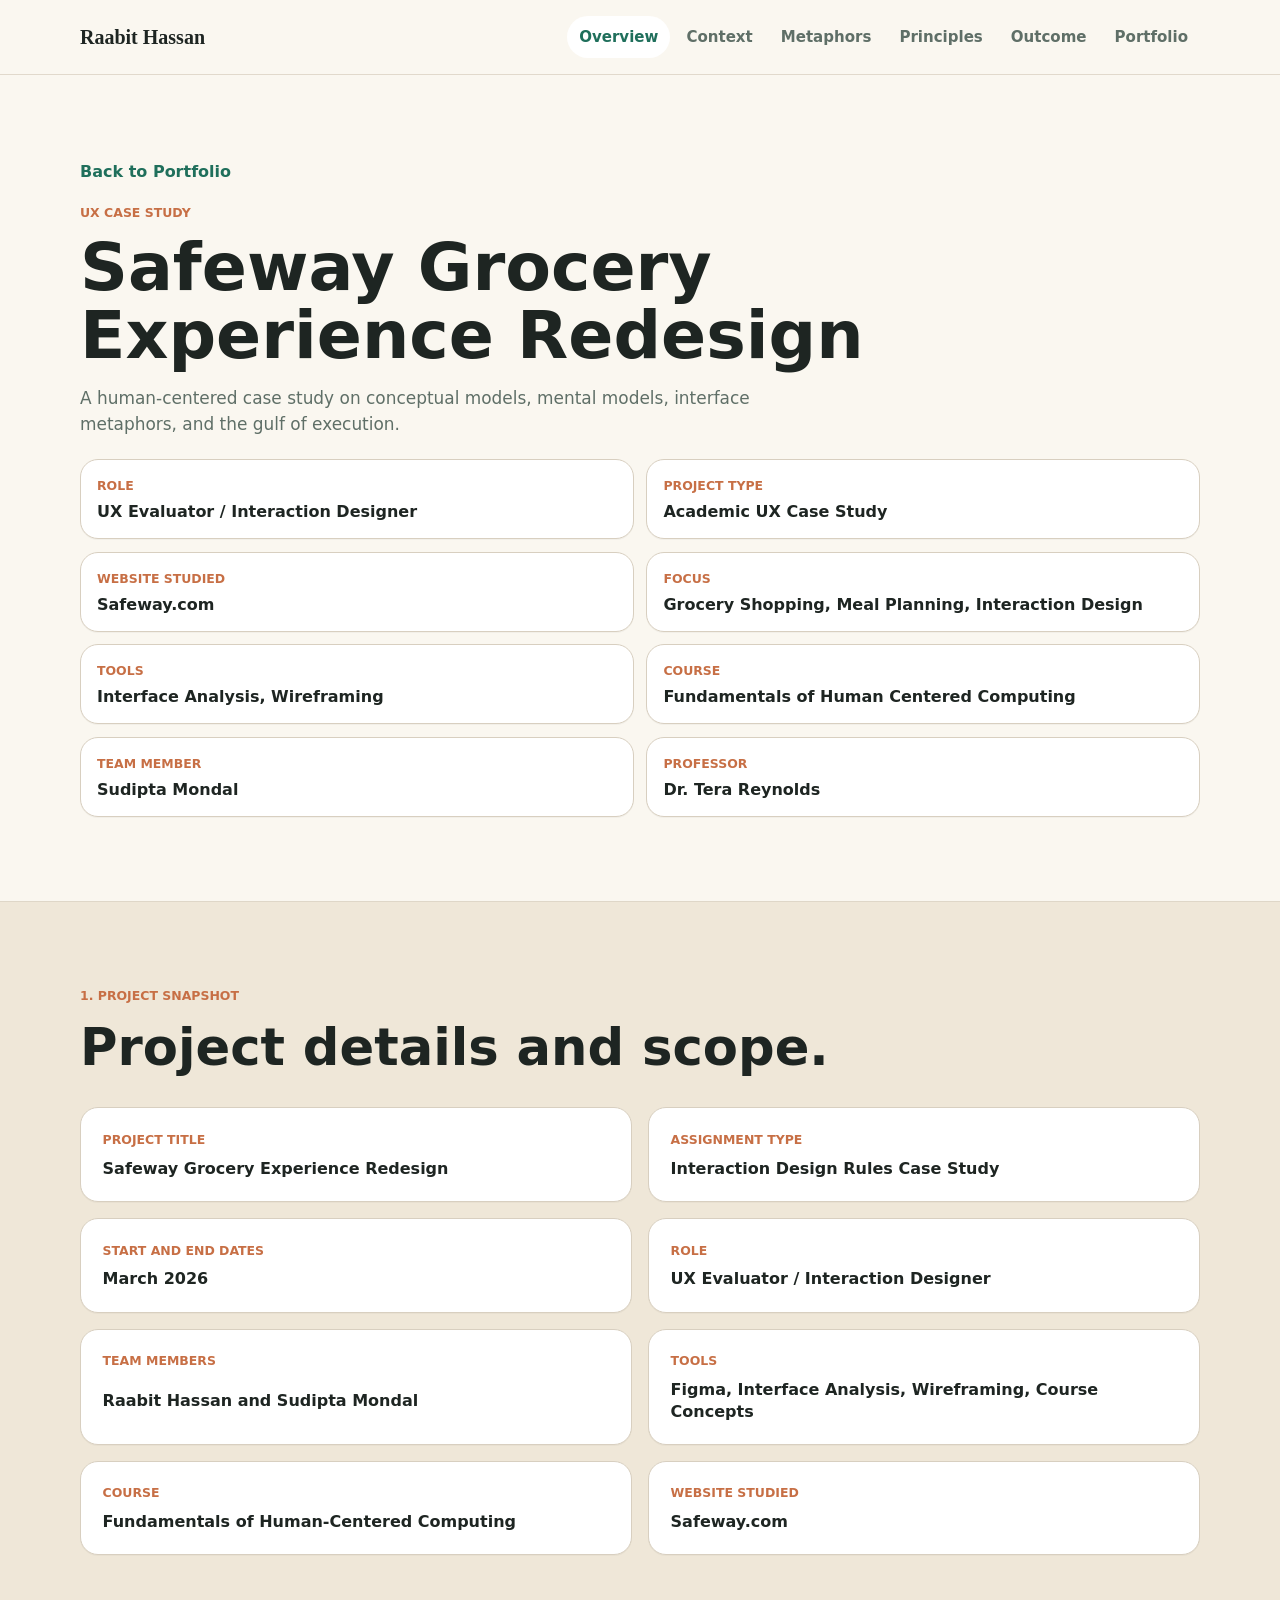
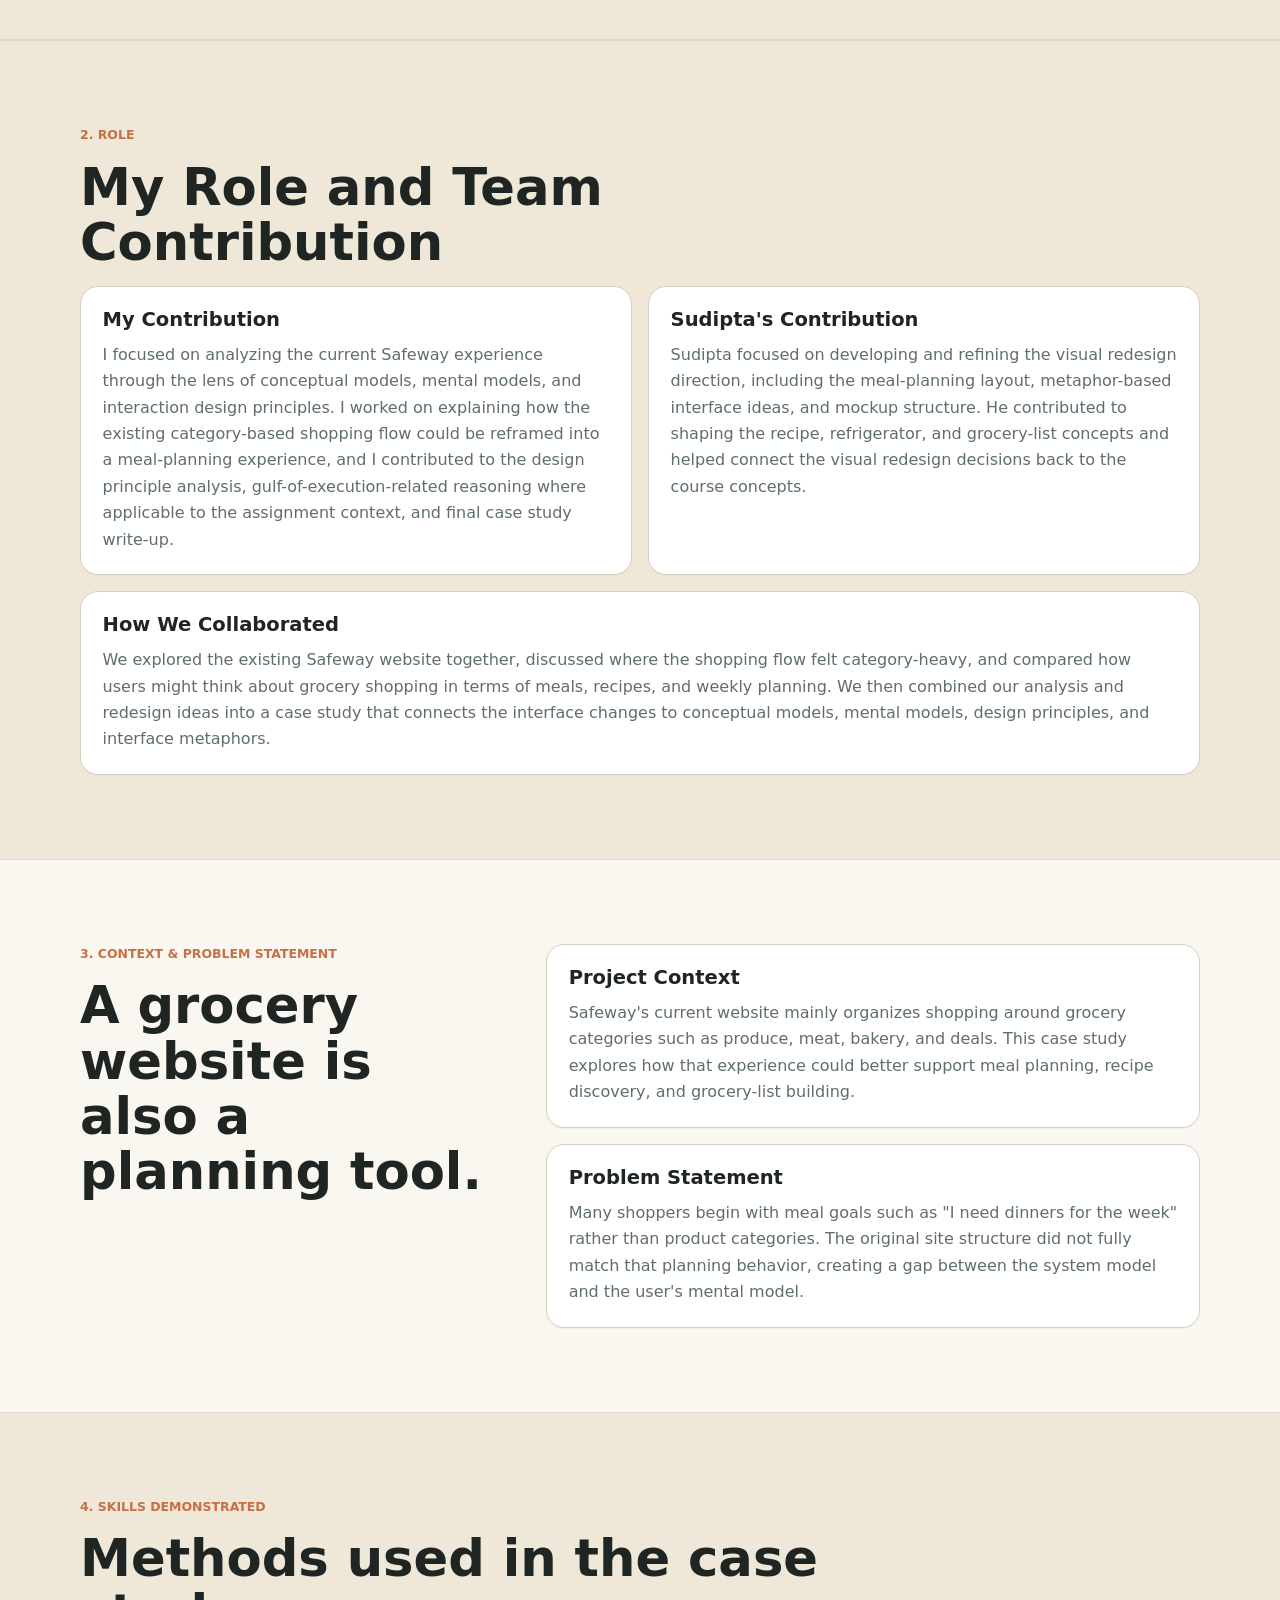
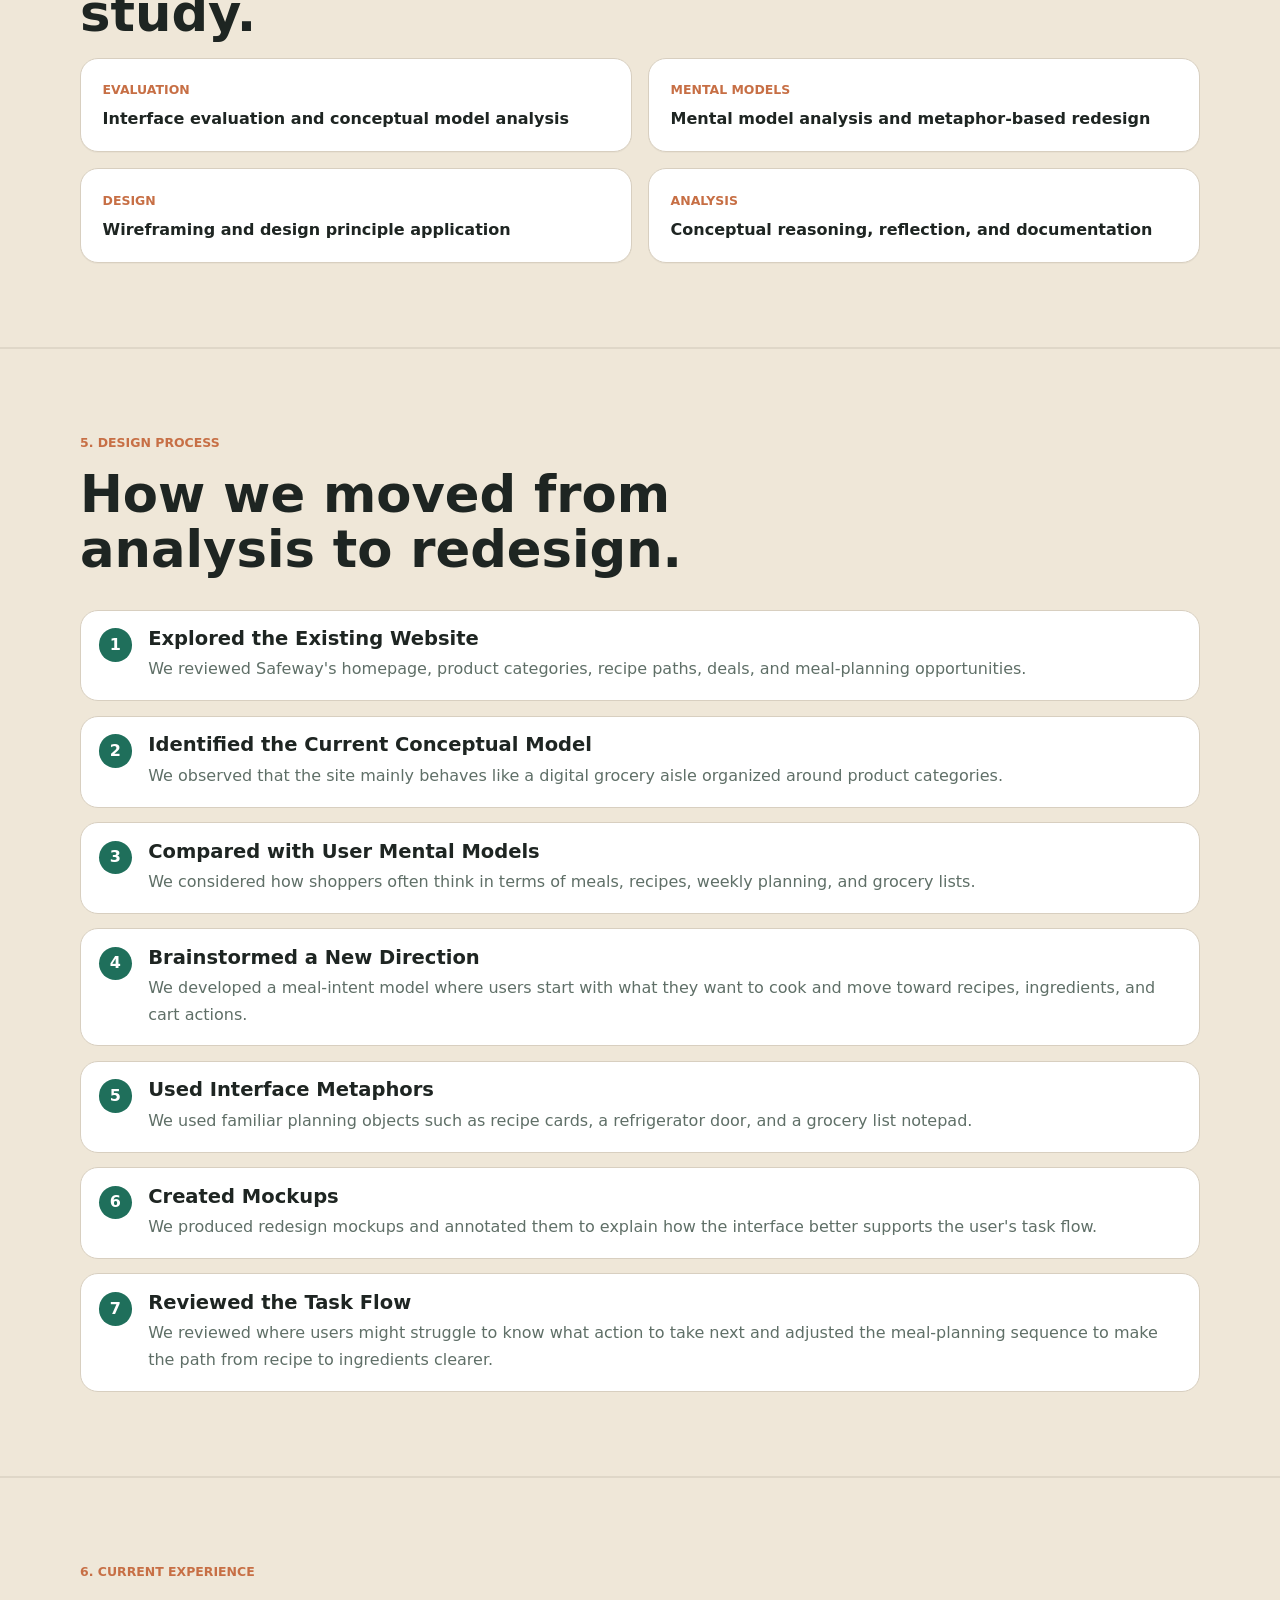
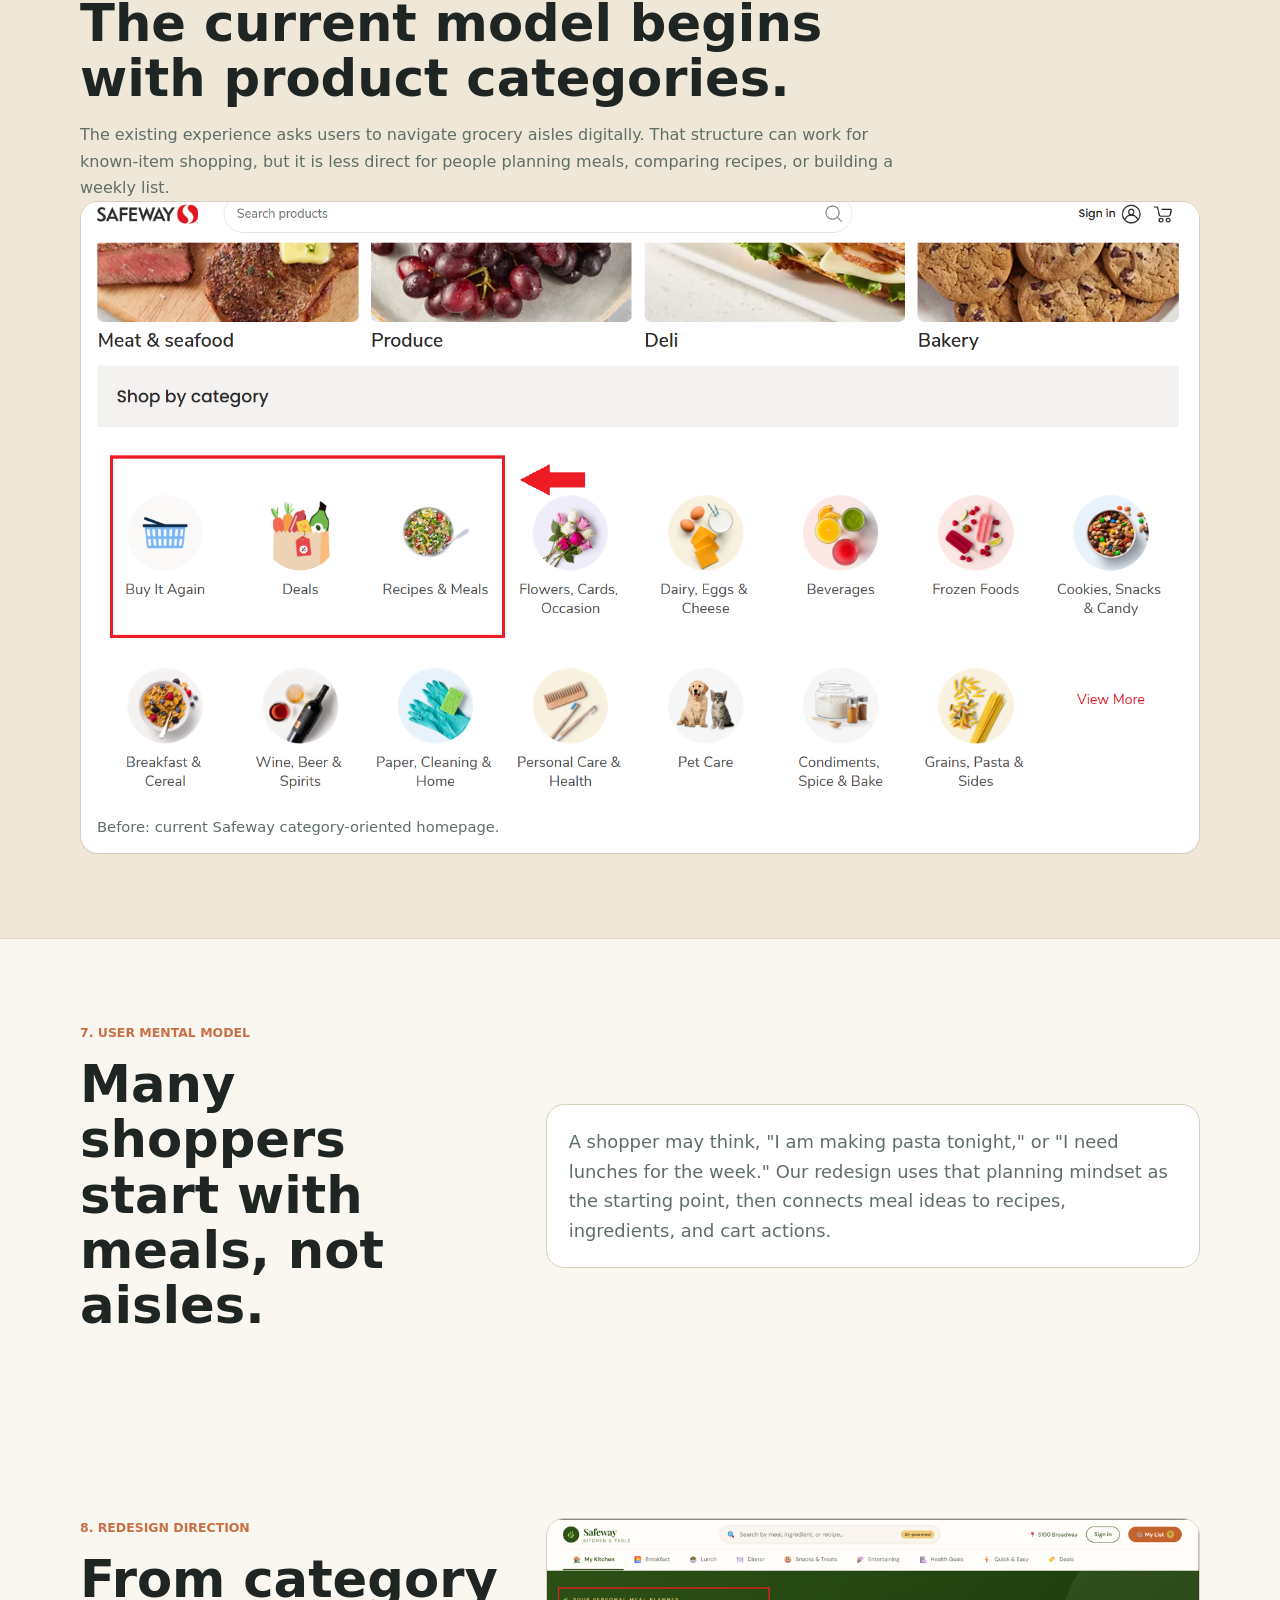
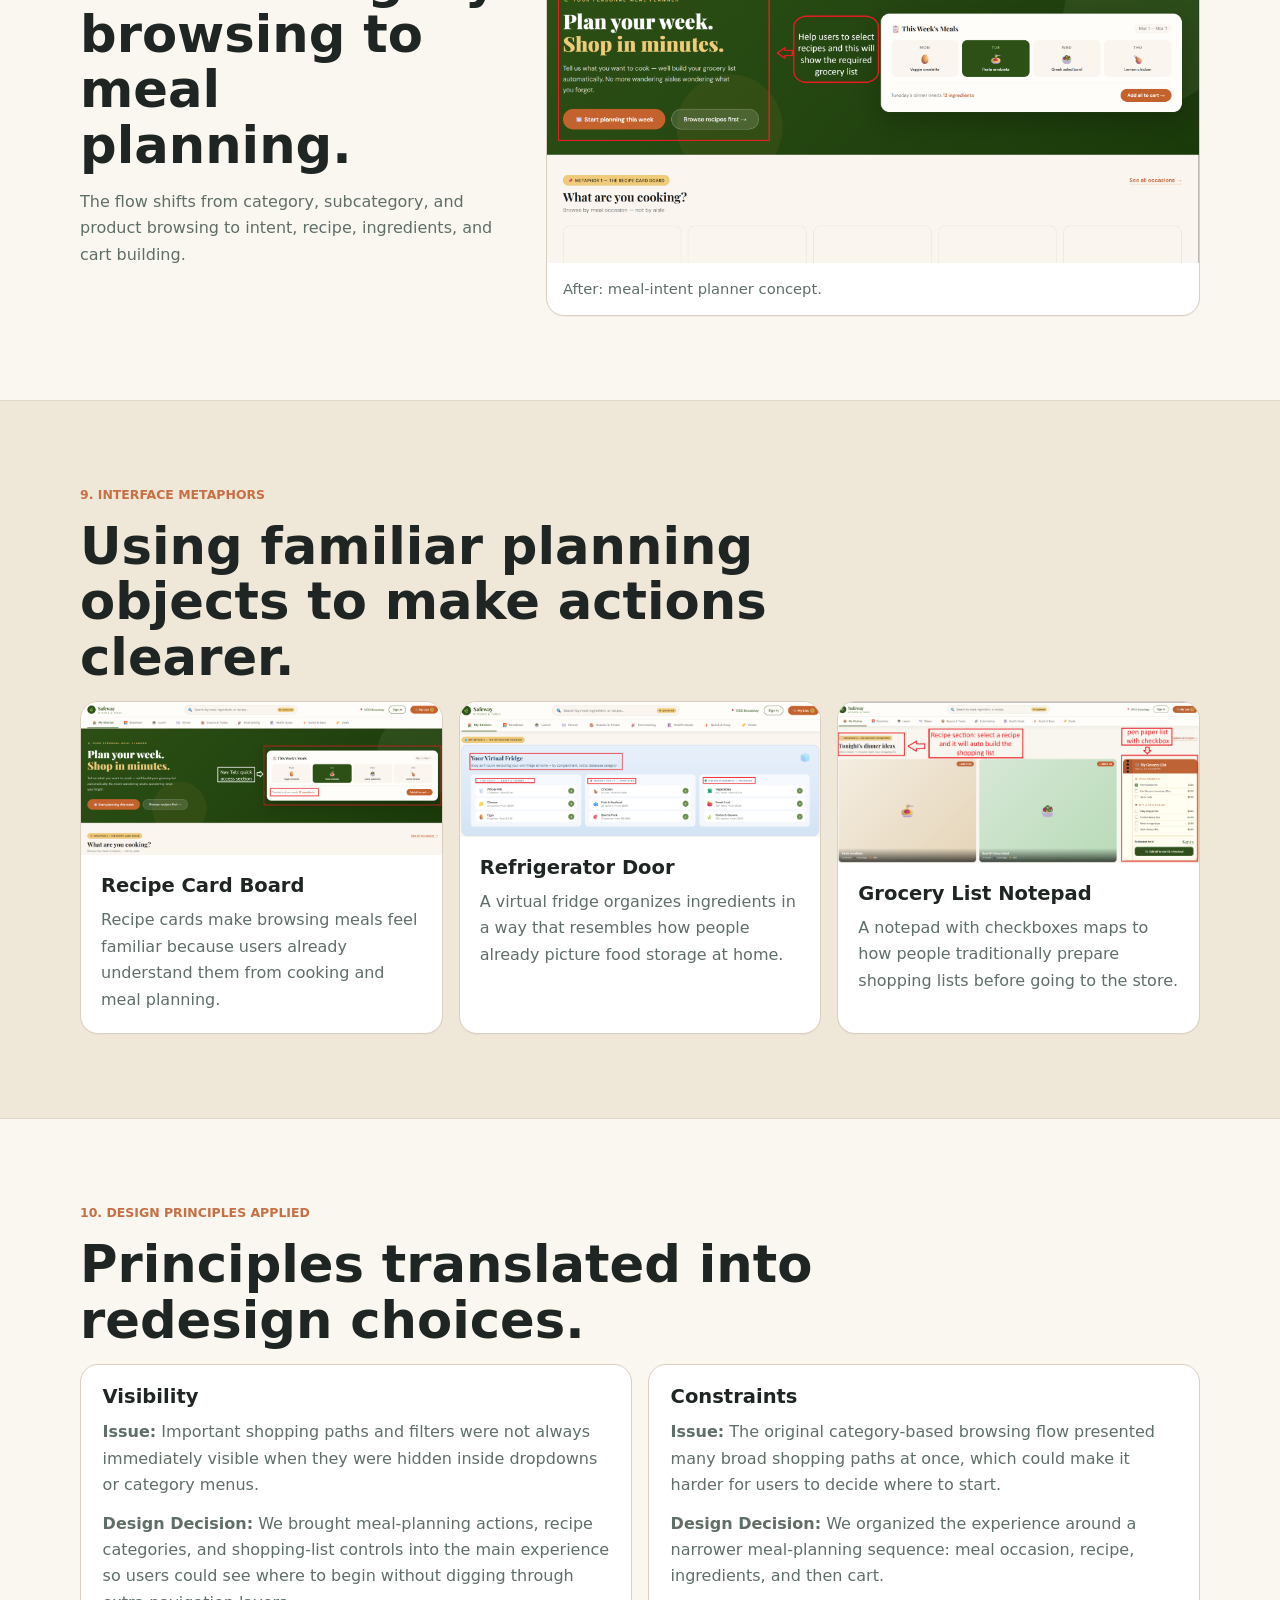
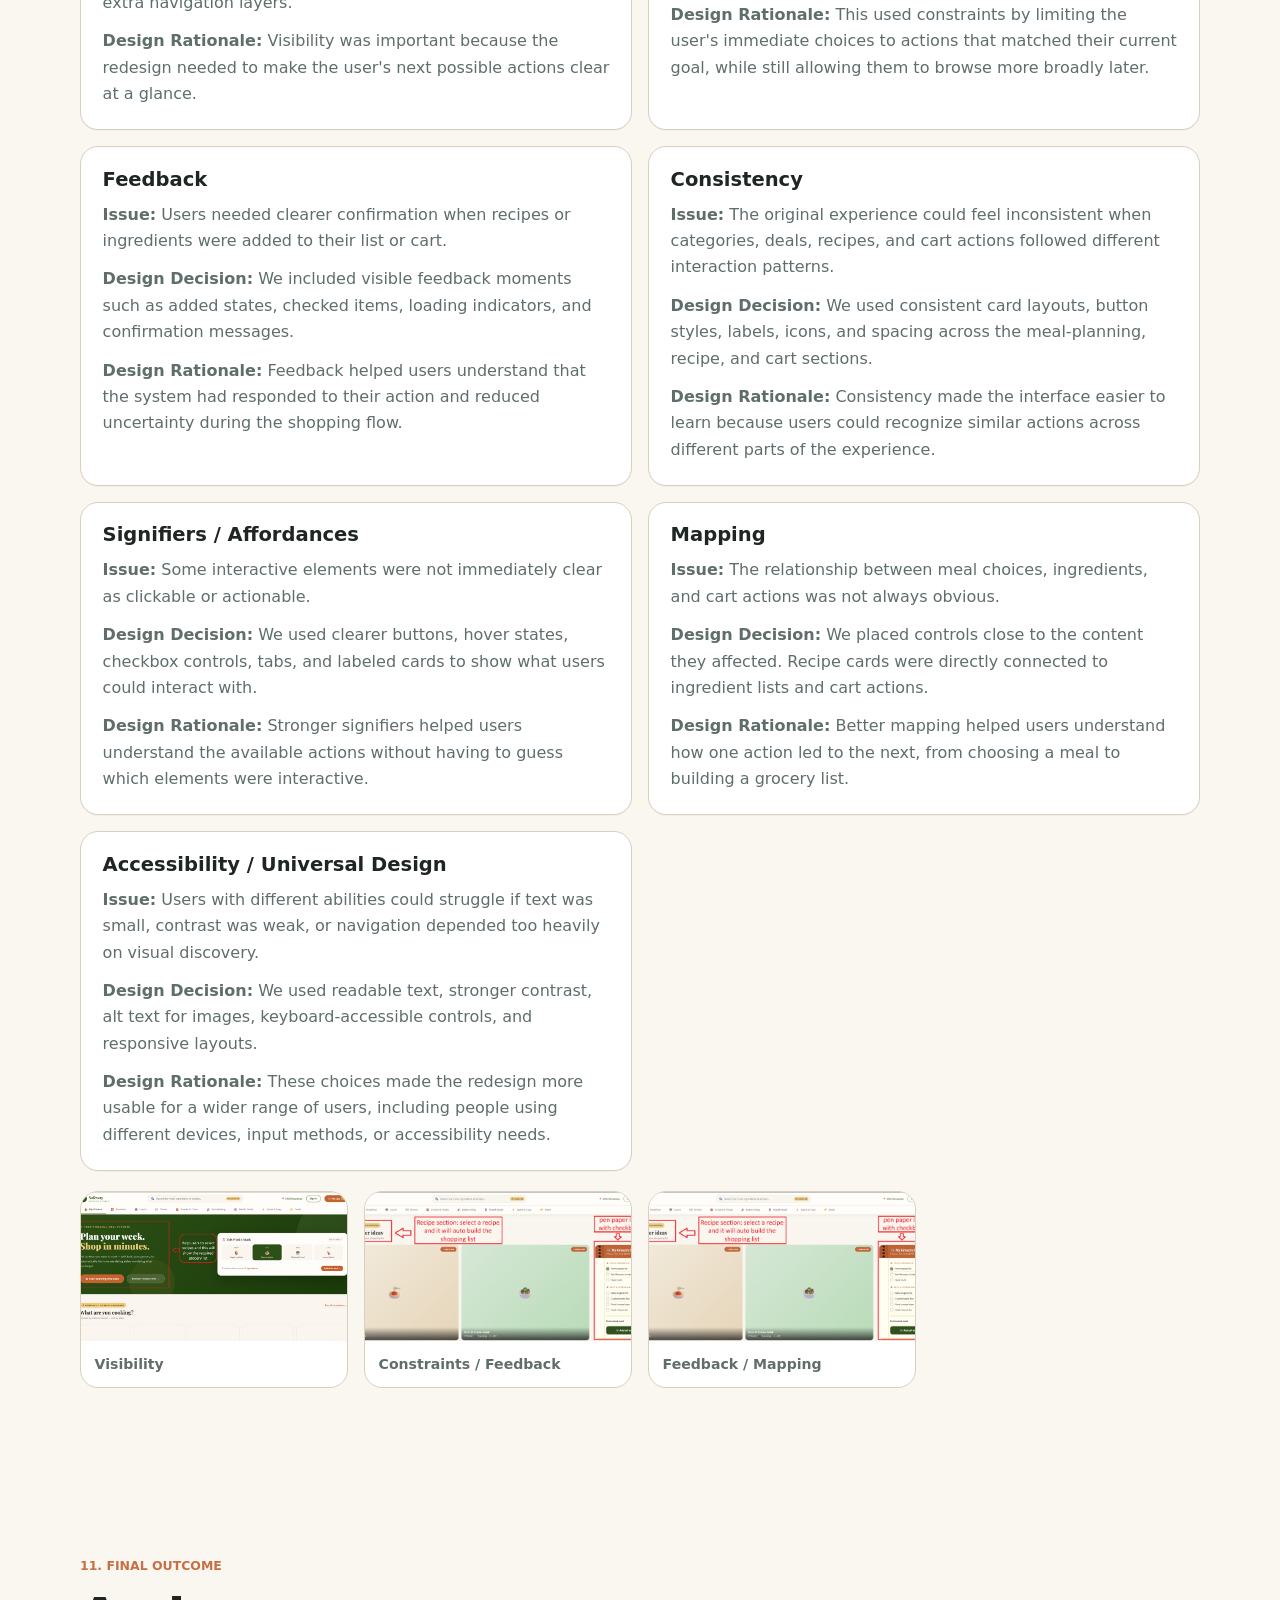
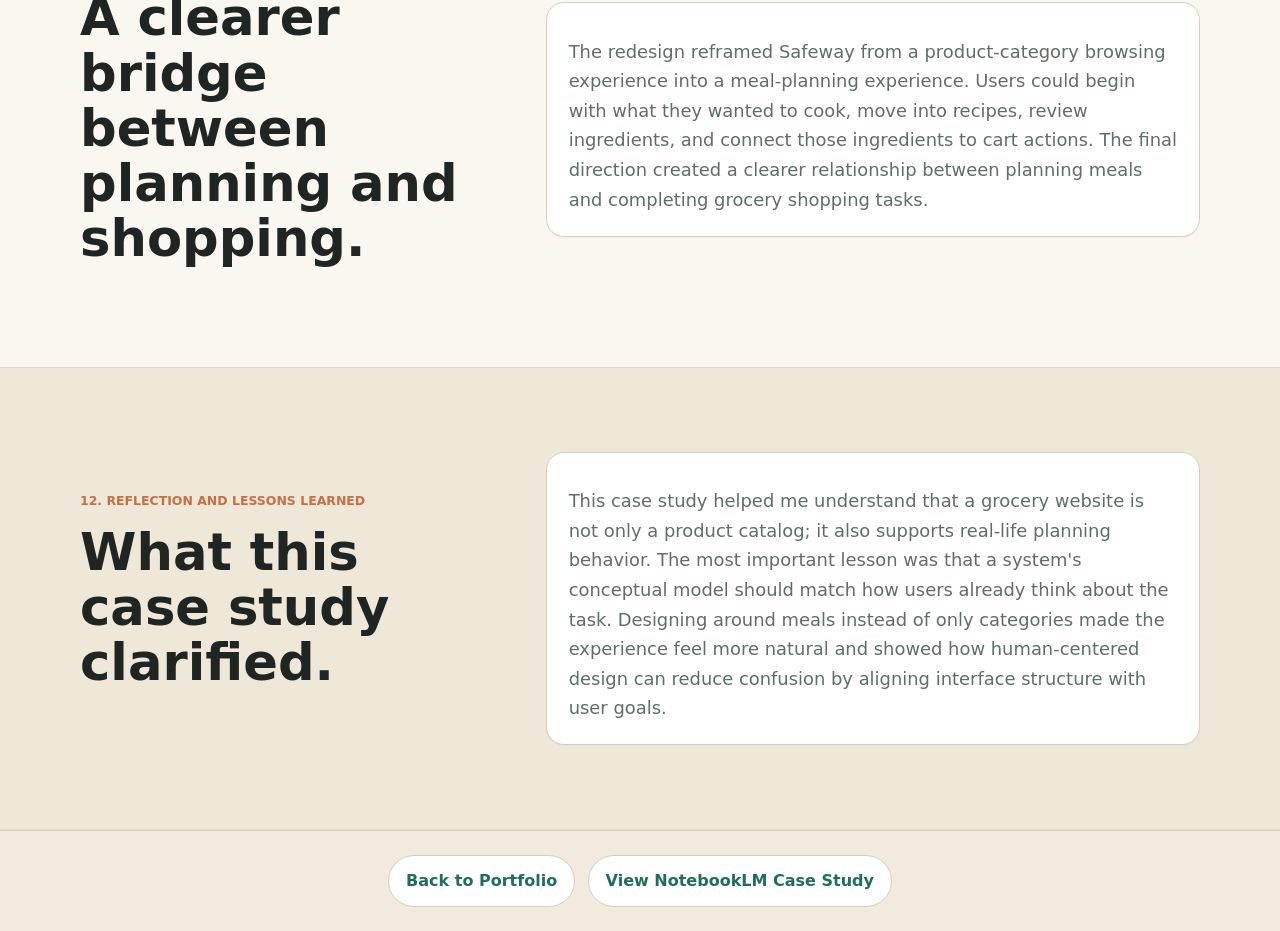
==== commit c1fe83a9: "Add NotebookLM case study and refine portfolio" ====
--- a/case-study-safeway.html
+++ b/case-study-safeway.html
@@ -53,29 +53,104 @@
       </div>
     </section>
 
-    <section class="section soft-section" id="context" aria-labelledby="context-title">
+    <section class="section soft-section" aria-labelledby="snapshot-title">
+      <div class="container">
+        <div class="section-heading reveal">
+          <p class="section-label">1. Project Snapshot</p>
+          <h2 id="snapshot-title">Project details and scope.</h2>
+        </div>
+        <div class="metadata-grid">
+          <article class="mini-card reveal"><span>Project Title</span><strong>Safeway Grocery Experience Redesign</strong></article>
+          <article class="mini-card reveal"><span>Assignment Type</span><strong>Interaction Design Rules Case Study</strong></article>
+          <article class="mini-card reveal"><span>Start and End Dates</span><strong>March 2026</strong></article>
+          <article class="mini-card reveal"><span>Role</span><strong>UX Evaluator / Interaction Designer</strong></article>
+          <article class="mini-card reveal"><span>Team Members</span><strong>Raabit Hassan and Sudipta Mondal</strong></article>
+          <article class="mini-card reveal"><span>Tools</span><strong>Figma, Interface Analysis, Wireframing, Course Concepts</strong></article>
+          <article class="mini-card reveal"><span>Course</span><strong>Fundamentals of Human-Centered Computing</strong></article>
+          <article class="mini-card reveal"><span>Website Studied</span><strong>Safeway.com</strong></article>
+        </div>
+      </div>
+    </section>
+
+    <section class="section soft-section" aria-labelledby="role-title">
+      <div class="container">
+        <div class="section-heading reveal">
+          <p class="section-label">2. Role</p>
+          <h2 id="role-title">My Role and Team Contribution</h2>
+        </div>
+        <div class="card-grid two-col role-contribution-grid">
+          <article class="card reveal">
+            <h3>My Contribution</h3>
+            <p>I focused on analyzing the current Safeway experience through the lens of conceptual models, mental models, and interaction design principles. I worked on explaining how the existing category-based shopping flow could be reframed into a meal-planning experience, and I contributed to the design principle analysis, gulf-of-execution-related reasoning where applicable to the assignment context, and final case study write-up.</p>
+          </article>
+          <article class="card reveal">
+            <h3>Sudipta's Contribution</h3>
+            <p>Sudipta focused on developing and refining the visual redesign direction, including the meal-planning layout, metaphor-based interface ideas, and mockup structure. He contributed to shaping the recipe, refrigerator, and grocery-list concepts and helped connect the visual redesign decisions back to the course concepts.</p>
+          </article>
+          <article class="card reveal role-collaboration-card">
+            <h3>How We Collaborated</h3>
+            <p>We explored the existing Safeway website together, discussed where the shopping flow felt category-heavy, and compared how users might think about grocery shopping in terms of meals, recipes, and weekly planning. We then combined our analysis and redesign ideas into a case study that connects the interface changes to conceptual models, mental models, design principles, and interface metaphors.</p>
+          </article>
+        </div>
+      </div>
+    </section>
+
+    <section class="section" id="context" aria-labelledby="context-title">
       <div class="container two-column">
         <div class="section-heading reveal">
-          <p class="section-label">1. Context</p>
+          <p class="section-label">3. Context &amp; Problem Statement</p>
           <h2 id="context-title">A grocery website is also a planning tool.</h2>
         </div>
         <div class="stack reveal">
           <article class="card">
-            <h3>Project Overview</h3>
-            <p>Safeway's current website mainly organizes shopping around grocery categories such as produce, meat, bakery, and deals. This case study explores an alternative model where users begin with what they want to cook, then move toward recipes, ingredients, and cart building.</p>
+            <h3>Project Context</h3>
+            <p>Safeway's current website mainly organizes shopping around grocery categories such as produce, meat, bakery, and deals. This case study explores how that experience could better support meal planning, recipe discovery, and grocery-list building.</p>
           </article>
           <article class="card">
             <h3>Problem Statement</h3>
-            <p>How might Safeway support users who think in terms of meals and weekly planning, rather than asking them to begin only with product categories?</p>
-          </article>
-        </div>
-      </div>
-    </section>
-
-    <section class="section" aria-labelledby="current-title">
-      <div class="container">
-        <div class="section-heading reveal">
-          <p class="section-label">2. Current Experience</p>
+            <p>Many shoppers begin with meal goals such as "I need dinners for the week" rather than product categories. The original site structure did not fully match that planning behavior, creating a gap between the system model and the user's mental model.</p>
+          </article>
+        </div>
+      </div>
+    </section>
+
+    <section class="section soft-section" aria-labelledby="skills-demonstrated-title">
+      <div class="container">
+        <div class="section-heading reveal">
+          <p class="section-label">4. Skills Demonstrated</p>
+          <h2 id="skills-demonstrated-title">Methods used in the case study.</h2>
+        </div>
+        <div class="card-grid principles-grid">
+          <article class="mini-card reveal"><span>Evaluation</span><strong>Interface evaluation and conceptual model analysis</strong></article>
+          <article class="mini-card reveal"><span>Mental Models</span><strong>Mental model analysis and metaphor-based redesign</strong></article>
+          <article class="mini-card reveal"><span>Design</span><strong>Wireframing and design principle application</strong></article>
+          <article class="mini-card reveal"><span>Analysis</span><strong>Conceptual reasoning, reflection, and documentation</strong></article>
+        </div>
+      </div>
+    </section>
+
+    <section class="section soft-section" aria-labelledby="process-title">
+      <div class="container">
+        <div class="section-heading reveal">
+          <p class="section-label">5. Design Process</p>
+          <h2 id="process-title">How we moved from analysis to redesign.</h2>
+        </div>
+        <div class="process-list">
+          <article class="process-step reveal"><span>1</span><div><h3>Explored the Existing Website</h3><p>We reviewed Safeway's homepage, product categories, recipe paths, deals, and meal-planning opportunities.</p></div></article>
+          <article class="process-step reveal"><span>2</span><div><h3>Identified the Current Conceptual Model</h3><p>We observed that the site mainly behaves like a digital grocery aisle organized around product categories.</p></div></article>
+          <article class="process-step reveal"><span>3</span><div><h3>Compared with User Mental Models</h3><p>We considered how shoppers often think in terms of meals, recipes, weekly planning, and grocery lists.</p></div></article>
+          <article class="process-step reveal"><span>4</span><div><h3>Brainstormed a New Direction</h3><p>We developed a meal-intent model where users start with what they want to cook and move toward recipes, ingredients, and cart actions.</p></div></article>
+          <article class="process-step reveal"><span>5</span><div><h3>Used Interface Metaphors</h3><p>We used familiar planning objects such as recipe cards, a refrigerator door, and a grocery list notepad.</p></div></article>
+          <article class="process-step reveal"><span>6</span><div><h3>Created Mockups</h3><p>We produced redesign mockups and annotated them to explain how the interface better supports the user's task flow.</p></div></article>
+          <article class="process-step reveal"><span>7</span><div><h3>Reviewed the Task Flow</h3><p>We reviewed where users might struggle to know what action to take next and adjusted the meal-planning sequence to make the path from recipe to ingredients clearer.</p></div></article>
+        </div>
+      </div>
+    </section>
+
+    <section class="section soft-section" aria-labelledby="current-title">
+      <div class="container">
+        <div class="section-heading reveal">
+          <p class="section-label">6. Current Experience</p>
           <h2 id="current-title">The current model begins with product categories.</h2>
           <p>The existing experience asks users to navigate grocery aisles digitally. That structure can work for known-item shopping, but it is less direct for people planning meals, comparing recipes, or building a weekly list.</p>
         </div>
@@ -86,14 +161,14 @@
       </div>
     </section>
 
-    <section class="section soft-section" aria-labelledby="mental-title">
-      <div class="container two-column">
-        <div class="section-heading reveal">
-          <p class="section-label">3. User Mental Model</p>
+    <section class="section" aria-labelledby="mental-title">
+      <div class="container two-column mental-model-layout">
+        <div class="section-heading reveal">
+          <p class="section-label">7. User Mental Model</p>
           <h2 id="mental-title">Many shoppers start with meals, not aisles.</h2>
         </div>
-        <div class="reveal">
-          <p class="lead">A shopper may think, "I am making pasta tonight," or "I need lunches for the week." The redesign uses that planning mindset as the starting point, then connects recipes to ingredients and cart actions.</p>
+        <div class="mental-model-copy reveal">
+          <p class="lead">A shopper may think, "I am making pasta tonight," or "I need lunches for the week." Our redesign uses that planning mindset as the starting point, then connects meal ideas to recipes, ingredients, and cart actions.</p>
         </div>
       </div>
     </section>
@@ -101,9 +176,9 @@
     <section class="section" aria-labelledby="direction-title">
       <div class="container two-column">
         <div class="section-heading reveal">
-          <p class="section-label">4. Redesign Direction</p>
+          <p class="section-label">8. Redesign Direction</p>
           <h2 id="direction-title">From category browsing to meal planning.</h2>
-          <p>The flow shifts from category -> subcategory -> product to intent -> recipe -> ingredients -> cart.</p>
+          <p>The flow shifts from category, subcategory, and product browsing to intent, recipe, ingredients, and cart building.</p>
         </div>
         <figure class="image-card reveal">
           <img src="assets/safeway-meal-planner.png" alt="Safeway meal planner redesign mockup focused on recipe-based shopping" class="case-study-image lightbox-image">
@@ -115,7 +190,7 @@
     <section class="section soft-section" id="metaphors" aria-labelledby="metaphors-title">
       <div class="container">
         <div class="section-heading reveal">
-          <p class="section-label">5. Interface Metaphors</p>
+          <p class="section-label">9. Interface Metaphors</p>
           <h2 id="metaphors-title">Using familiar planning objects to make actions clearer.</h2>
         </div>
         <div class="card-grid three-col">
@@ -138,62 +213,56 @@
     <section class="section" id="principles" aria-labelledby="principles-title">
       <div class="container">
         <div class="section-heading reveal">
-          <p class="section-label">6. Design Principles Applied</p>
+          <p class="section-label">10. Design Principles Applied</p>
           <h2 id="principles-title">Principles translated into redesign choices.</h2>
         </div>
         <div class="card-grid principles-grid">
-          <article class="principle-card reveal"><h3>Visibility</h3><p><strong>Issue:</strong> Important shopping paths and filters were not always immediately visible when hidden in dropdowns or category menus.</p><p><strong>Redesign:</strong> We made meal-planning actions, recipe categories, and shopping-list controls visible within the main experience so users could quickly understand where to begin.</p></article>
-          <article class="principle-card reveal"><h3>Constraints</h3><p><strong>Issue:</strong> Users could face too many choices at once when browsing broad grocery categories.</p><p><strong>Redesign:</strong> We structured the flow into a clearer sequence: meal occasion -> recipe -> ingredients -> cart. This reduced the number of decisions users had to make at one time.</p></article>
-          <article class="principle-card reveal"><h3>Feedback</h3><p><strong>Issue:</strong> Users needed clearer confirmation when recipes, ingredients, or coupons were added.</p><p><strong>Redesign:</strong> We added clear feedback states such as "Added to list," checked items, loading indicators, and confirmation messages so users could understand the result of each action.</p></article>
-          <article class="principle-card reveal"><h3>Consistency</h3><p><strong>Issue:</strong> Navigation patterns could become confusing when categories, recipes, deals, and cart actions behaved differently.</p><p><strong>Redesign:</strong> We used consistent cards, buttons, labels, icons, and spacing across meal planning, recipe browsing, and cart sections.</p></article>
-          <article class="principle-card reveal"><h3>Signifiers / Affordances</h3><p><strong>Issue:</strong> Users might not immediately understand which elements were clickable or interactive.</p><p><strong>Redesign:</strong> We used visible buttons, hover states, checkbox controls, tabs, and card labels to clearly communicate available actions.</p></article>
-          <article class="principle-card reveal"><h3>Mapping</h3><p><strong>Issue:</strong> The connection between meal choices, ingredients, and the shopping cart was not always obvious.</p><p><strong>Redesign:</strong> We placed controls close to the content they affected. Recipe cards were directly connected to ingredient lists and cart actions.</p></article>
-          <article class="principle-card reveal"><h3>Accessibility / Universal Design</h3><p><strong>Issue:</strong> Users with different abilities could struggle if text was small, contrast was weak, or navigation was not keyboard-friendly.</p><p><strong>Redesign:</strong> We used readable text, stronger contrast, alt text for images, keyboard-accessible controls, and responsive layouts to support a wider range of users.</p></article>
-        </div>
-      </div>
-    </section>
-
-    <section class="section soft-section" aria-labelledby="gulf-title">
-      <div class="container">
-        <div class="section-heading reveal">
-          <p class="section-label">7. Gulf of Execution</p>
-          <h2 id="gulf-title">Making the next action easier to see.</h2>
-          <p>A gulf of execution occurs when users struggle to determine what action to take next. In the coupon section, category filters placed in dropdowns can make filtering less visible and harder to use.</p>
-        </div>
-        <div class="card-grid two-col">
-          <figure class="image-card reveal">
-            <img src="assets/coupon-current.png" alt="Current Safeway coupon filtering interface with less visible category controls" class="case-study-image lightbox-image">
-            <figcaption>Before: coupon categories are less visible.</figcaption>
-          </figure>
-          <figure class="image-card reveal">
-            <img src="assets/coupon-redesign.png" alt="Redesigned Safeway coupon interface with visible category navigation" class="case-study-image lightbox-image">
-            <figcaption>After: categories move into a scannable side menu.</figcaption>
-          </figure>
+          <article class="principle-card reveal"><h3>Visibility</h3><p><strong>Issue:</strong> Important shopping paths and filters were not always immediately visible when they were hidden inside dropdowns or category menus.</p><p><strong>Design Decision:</strong> We brought meal-planning actions, recipe categories, and shopping-list controls into the main experience so users could see where to begin without digging through extra navigation layers.</p><p><strong>Design Rationale:</strong> Visibility was important because the redesign needed to make the user's next possible actions clear at a glance.</p></article>
+          <article class="principle-card reveal"><h3>Constraints</h3><p><strong>Issue:</strong> The original category-based browsing flow presented many broad shopping paths at once, which could make it harder for users to decide where to start.</p><p><strong>Design Decision:</strong> We organized the experience around a narrower meal-planning sequence: meal occasion, recipe, ingredients, and then cart.</p><p><strong>Design Rationale:</strong> This used constraints by limiting the user's immediate choices to actions that matched their current goal, while still allowing them to browse more broadly later.</p></article>
+          <article class="principle-card reveal"><h3>Feedback</h3><p><strong>Issue:</strong> Users needed clearer confirmation when recipes or ingredients were added to their list or cart.</p><p><strong>Design Decision:</strong> We included visible feedback moments such as added states, checked items, loading indicators, and confirmation messages.</p><p><strong>Design Rationale:</strong> Feedback helped users understand that the system had responded to their action and reduced uncertainty during the shopping flow.</p></article>
+          <article class="principle-card reveal"><h3>Consistency</h3><p><strong>Issue:</strong> The original experience could feel inconsistent when categories, deals, recipes, and cart actions followed different interaction patterns.</p><p><strong>Design Decision:</strong> We used consistent card layouts, button styles, labels, icons, and spacing across the meal-planning, recipe, and cart sections.</p><p><strong>Design Rationale:</strong> Consistency made the interface easier to learn because users could recognize similar actions across different parts of the experience.</p></article>
+          <article class="principle-card reveal"><h3>Signifiers / Affordances</h3><p><strong>Issue:</strong> Some interactive elements were not immediately clear as clickable or actionable.</p><p><strong>Design Decision:</strong> We used clearer buttons, hover states, checkbox controls, tabs, and labeled cards to show what users could interact with.</p><p><strong>Design Rationale:</strong> Stronger signifiers helped users understand the available actions without having to guess which elements were interactive.</p></article>
+          <article class="principle-card reveal"><h3>Mapping</h3><p><strong>Issue:</strong> The relationship between meal choices, ingredients, and cart actions was not always obvious.</p><p><strong>Design Decision:</strong> We placed controls close to the content they affected. Recipe cards were directly connected to ingredient lists and cart actions.</p><p><strong>Design Rationale:</strong> Better mapping helped users understand how one action led to the next, from choosing a meal to building a grocery list.</p></article>
+          <article class="principle-card reveal"><h3>Accessibility / Universal Design</h3><p><strong>Issue:</strong> Users with different abilities could struggle if text was small, contrast was weak, or navigation depended too heavily on visual discovery.</p><p><strong>Design Decision:</strong> We used readable text, stronger contrast, alt text for images, keyboard-accessible controls, and responsive layouts.</p><p><strong>Design Rationale:</strong> These choices made the redesign more usable for a wider range of users, including people using different devices, input methods, or accessibility needs.</p></article>
+        </div>
+        <div class="principle-visual-strip reveal" aria-label="Design principle supporting visuals">
+          <figure><img src="assets/safeway-meal-planner.png" alt="Meal planner mockup supporting visibility" class="lightbox-image"><figcaption>Visibility</figcaption></figure>
+          <figure><img src="assets/grocery-list-notepad.png" alt="Grocery list notepad supporting constraints and feedback" class="lightbox-image"><figcaption>Constraints / Feedback</figcaption></figure>
+          <figure><img src="assets/grocery-list-notepad.png" alt="Grocery list notepad supporting feedback and mapping" class="lightbox-image"><figcaption>Feedback / Mapping</figcaption></figure>
         </div>
       </div>
     </section>
 
     <section class="section" id="outcome" aria-labelledby="outcome-title">
-      <div class="container two-column">
-        <div class="section-heading reveal">
-          <p class="section-label">8. Outcome</p>
+      <div class="container two-column narrative-layout">
+        <div class="section-heading reveal">
+          <p class="section-label">11. Final Outcome</p>
           <h2 id="outcome-title">A clearer bridge between planning and shopping.</h2>
         </div>
-        <div class="stack reveal">
-          <p class="lead">The redesigned Safeway experience creates a clearer connection between user goals and interface actions. Instead of forcing users to begin with grocery categories, the new flow supports meal planning, recipe discovery, ingredient selection, and cart building in a more natural sequence.</p>
-          <article class="card">
-            <p class="section-label">9. Reflection</p>
-            <h3>What this case study clarified</h3>
-            <p>This case study helped me understand how conceptual models, mental models, metaphors, and gulfs affect interaction design. A grocery website is not only a product catalog; it is part of a user's real-life planning process. Designing around meals instead of only categories can reduce confusion, improve visibility, and make the shopping experience feel more human-centered.</p>
-          </article>
-        </div>
-      </div>
-    </section>
+        <div class="card narrative-card reveal">
+          <p class="lead">The redesign reframed Safeway from a product-category browsing experience into a meal-planning experience. Users could begin with what they wanted to cook, move into recipes, review ingredients, and connect those ingredients to cart actions. The final direction created a clearer relationship between planning meals and completing grocery shopping tasks.</p>
+        </div>
+      </div>
+    </section>
+
+    <section class="section soft-section" aria-labelledby="reflection-title">
+      <div class="container two-column narrative-layout">
+        <div class="section-heading reveal">
+          <p class="section-label">12. Reflection and Lessons Learned</p>
+          <h2 id="reflection-title">What this case study clarified.</h2>
+        </div>
+        <div class="card narrative-card reveal">
+          <p class="lead">This case study helped me understand that a grocery website is not only a product catalog; it also supports real-life planning behavior. The most important lesson was that a system's conceptual model should match how users already think about the task. Designing around meals instead of only categories made the experience feel more natural and showed how human-centered design can reduce confusion by aligning interface structure with user goals.</p>
+        </div>
+      </div>
+    </section>
+
   </main>
 
   <footer class="site-footer">
-    <div class="container footer-actions">
+    <div class="container footer-actions case-footer-actions">
       <a class="button secondary-button" href="index.html">Back to Portfolio</a>
+      <a class="button secondary-button" href="case-study-notebooklm.html">View NotebookLM Case Study</a>
     </div>
   </footer>
 
--- a/css/style.css
+++ b/css/style.css
@@ -185,7 +185,7 @@
 
 .section {
   scroll-margin-top: 88px;
-  padding: 6rem 0;
+  padding: clamp(4rem, 7vw, 5.25rem) 0;
 }
 
 .soft-section {
@@ -615,6 +615,34 @@
   margin-top: 0.75rem;
 }
 
+.material-card {
+  display: flex;
+  flex-direction: column;
+  min-height: 100%;
+}
+
+.project-card {
+  display: flex;
+  flex-direction: column;
+}
+
+.project-card .inline-link {
+  margin-top: auto;
+}
+
+.project-card p,
+.project-card .tag-row {
+  margin-bottom: 1.25rem;
+}
+
+.material-card .inline-link {
+  margin-top: auto;
+}
+
+.material-card p {
+  margin-bottom: 1.25rem;
+}
+
 .mini-card {
   display: grid;
   gap: 0.45rem;
@@ -636,11 +664,16 @@
 .inline-link {
   margin-top: 1rem;
   color: var(--accent);
+  align-self: start;
+  min-height: 40px;
+  padding: 0.58rem 0.85rem;
+  border: 1px solid var(--border);
+  border-radius: 999px;
+  background: #ffffff;
 }
 
 .inline-link::after {
-  content: "->";
-  margin-left: 0.4rem;
+  content: none;
 }
 
 .feature-panel {
@@ -687,6 +720,11 @@
 .footer-actions {
   display: flex;
   justify-content: center;
+}
+
+.case-footer-actions {
+  flex-wrap: wrap;
+  gap: 0.8rem;
 }
 
 .case-intro {
@@ -718,6 +756,138 @@
   color: var(--accent);
   font-weight: 850;
   text-decoration: none;
+}
+
+.role-collaboration-card {
+  grid-column: 1 / -1;
+}
+
+.contribution-grid {
+  grid-template-columns: repeat(4, minmax(0, 1fr));
+}
+
+.contribution-grid .card {
+  display: flex;
+  flex-direction: column;
+}
+
+.narrative-layout {
+  align-items: center;
+}
+
+.narrative-card {
+  align-self: center;
+}
+
+.mental-model-layout {
+  align-items: center;
+}
+
+.mental-model-copy {
+  align-self: center;
+  padding: 1.35rem;
+  border: 1px solid var(--border);
+  border-radius: var(--radius);
+  background: var(--card);
+}
+
+.process-list {
+  display: grid;
+  gap: 0.9rem;
+  margin-top: 2rem;
+}
+
+.process-step {
+  display: grid;
+  grid-template-columns: auto minmax(0, 1fr);
+  gap: 1rem;
+  align-items: start;
+  padding: 1.1rem;
+  border: 1px solid var(--border);
+  border-radius: var(--radius);
+  background: var(--card);
+}
+
+.process-step span {
+  display: grid;
+  place-items: center;
+  width: 2.1rem;
+  height: 2.1rem;
+  border-radius: 50%;
+  background: var(--accent);
+  color: #ffffff;
+  font-weight: 850;
+}
+
+.process-step p {
+  margin-top: 0.45rem;
+}
+
+.sub-section-heading {
+  margin-top: 2.25rem;
+}
+
+.sketch-grid {
+  display: grid;
+  grid-template-columns: repeat(3, minmax(0, 1fr));
+  gap: 1rem;
+  margin-top: 1rem;
+}
+
+.sketch-grid img {
+  width: 100%;
+  aspect-ratio: 4 / 3;
+  object-fit: cover;
+  border: 1px solid var(--border);
+  border-radius: var(--radius);
+  background: var(--card);
+  cursor: zoom-in;
+}
+
+.image-note {
+  max-width: 840px;
+  margin-top: 1rem;
+  font-size: 0.96rem;
+}
+
+.image-comparison {
+  margin-top: 1.25rem;
+}
+
+.principle-visual-strip {
+  display: grid;
+  grid-template-columns: repeat(4, minmax(0, 1fr));
+  gap: 1rem;
+  margin-top: 1.25rem;
+}
+
+.principle-visual-strip figure {
+  overflow: hidden;
+  margin: 0;
+  border: 1px solid var(--border);
+  border-radius: var(--radius);
+  background: var(--card);
+}
+
+.principle-visual-strip img {
+  width: 100%;
+  aspect-ratio: 16 / 9;
+  object-fit: cover;
+  background: linear-gradient(135deg, #efe7d8, #ffffff);
+  cursor: zoom-in;
+}
+
+.principle-visual-strip figcaption {
+  padding: 0.7rem 0.85rem;
+  color: var(--muted);
+  font-size: 0.88rem;
+  font-weight: 800;
+}
+
+.artifact-actions {
+  display: flex;
+  flex-wrap: wrap;
+  gap: 0.8rem;
 }
 
 @media (max-width: 1536px) and (max-height: 900px) and (min-width: 901px) {
@@ -967,7 +1137,10 @@
   }
 
   .three-col,
-  .contact-grid {
+  .contact-grid,
+  .principle-visual-strip,
+  .contribution-grid,
+  .sketch-grid {
     grid-template-columns: repeat(2, minmax(0, 1fr));
   }
 }
@@ -1026,7 +1199,10 @@
   .principles-grid,
   .info-grid,
   .metadata-grid,
-  .contact-grid {
+  .contact-grid,
+  .principle-visual-strip,
+  .contribution-grid,
+  .sketch-grid {
     grid-template-columns: 1fr;
   }
 
